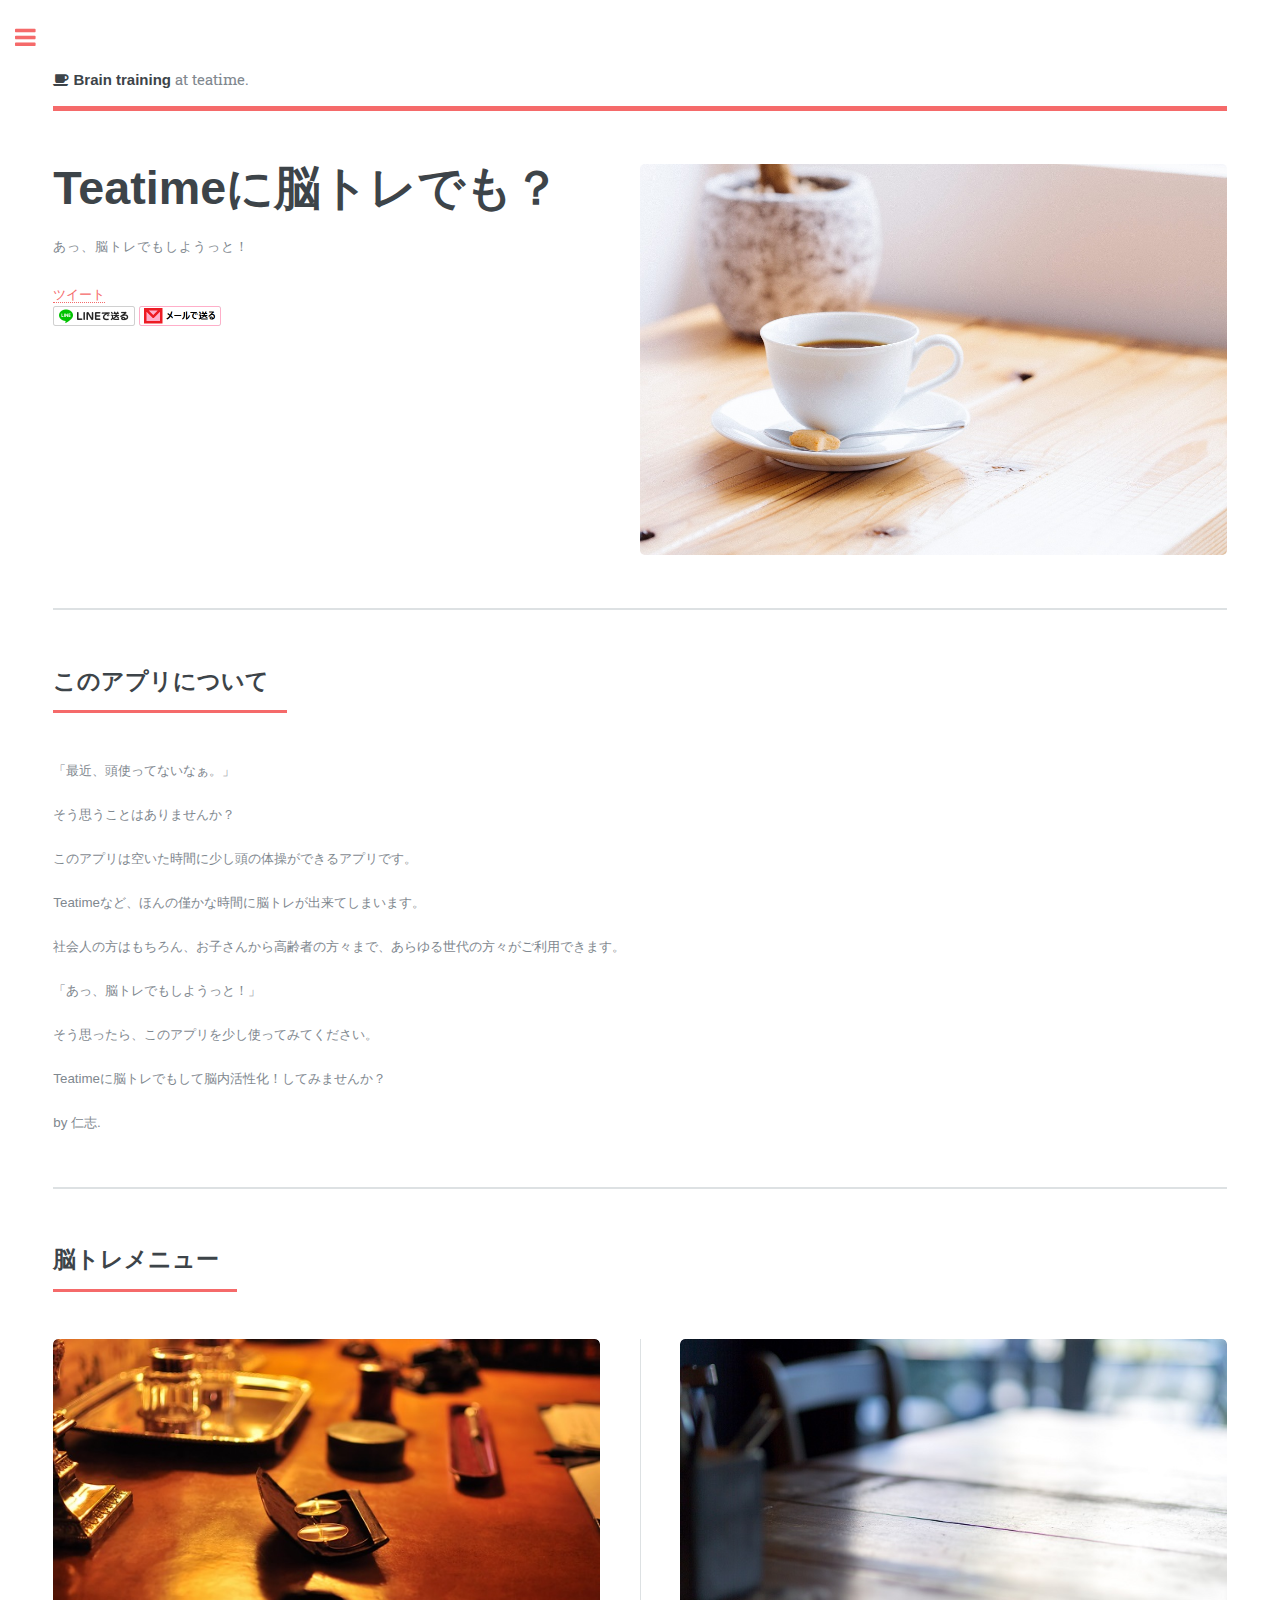
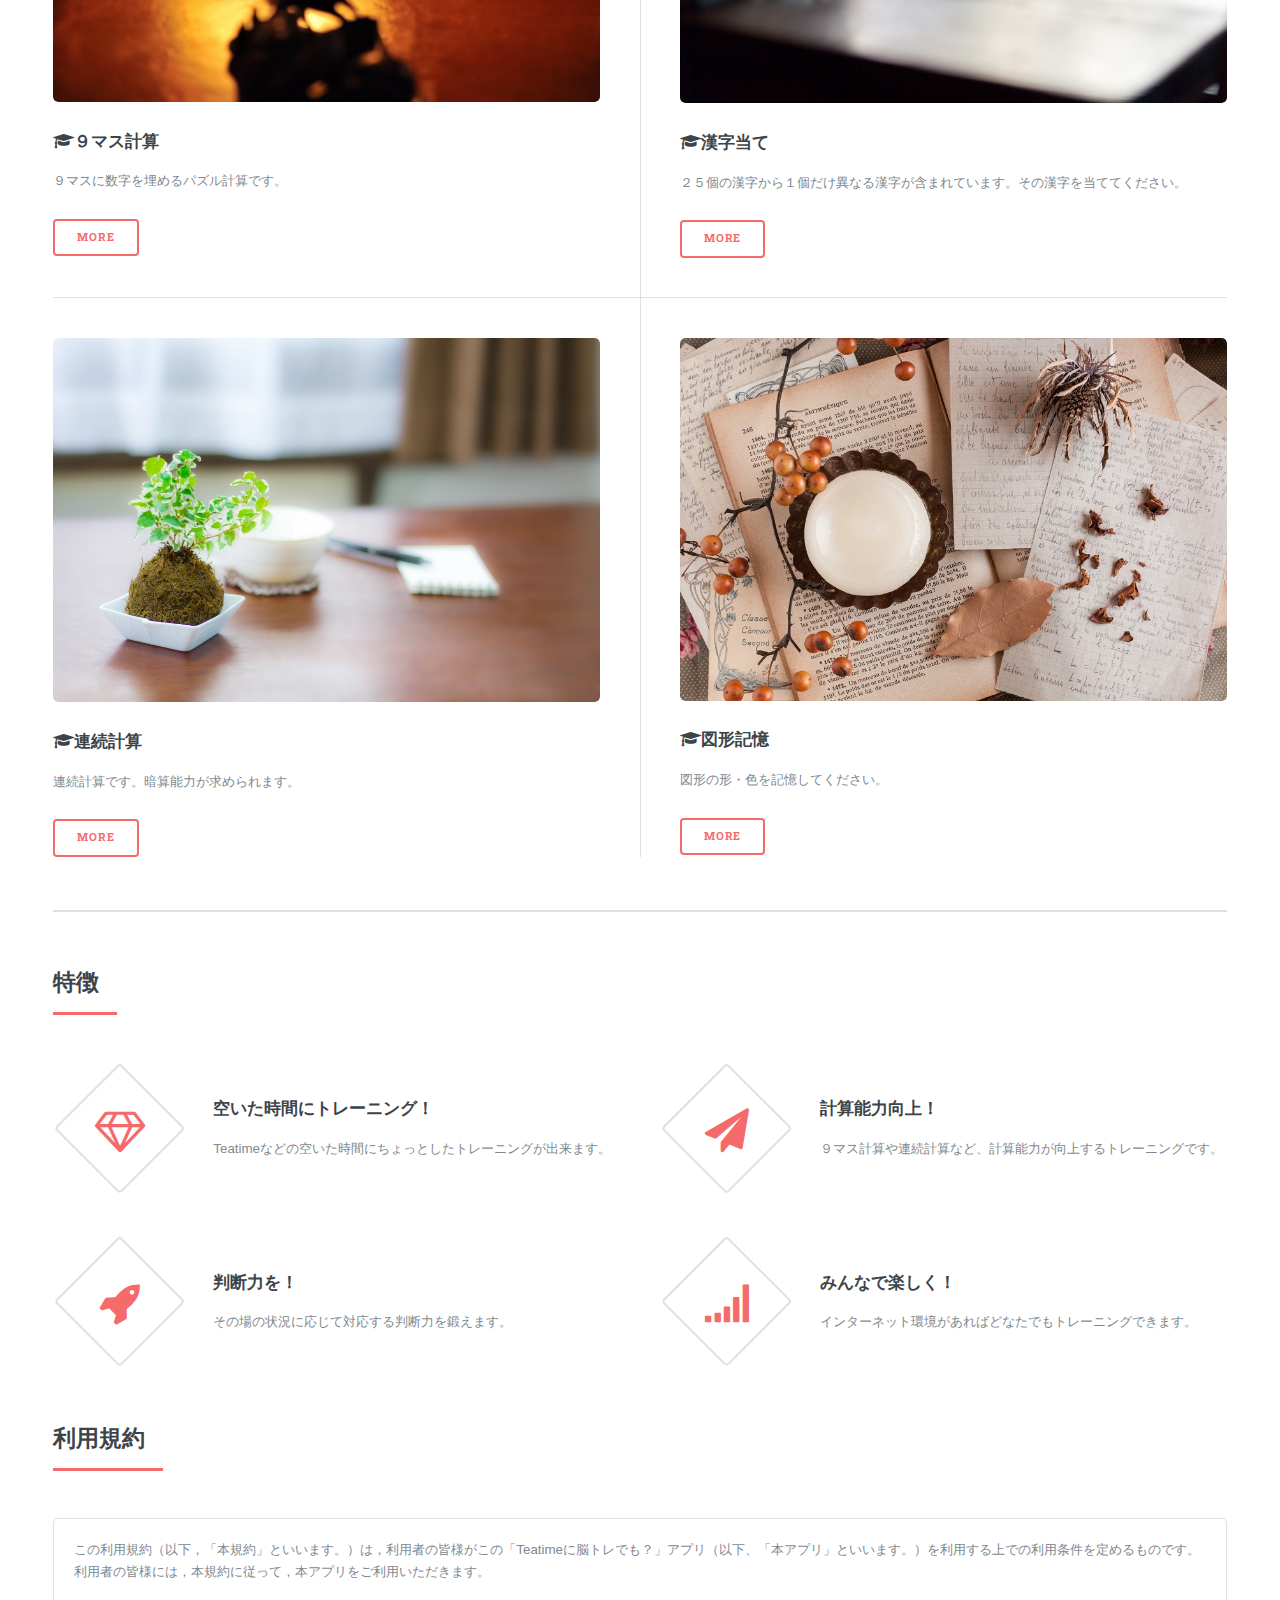
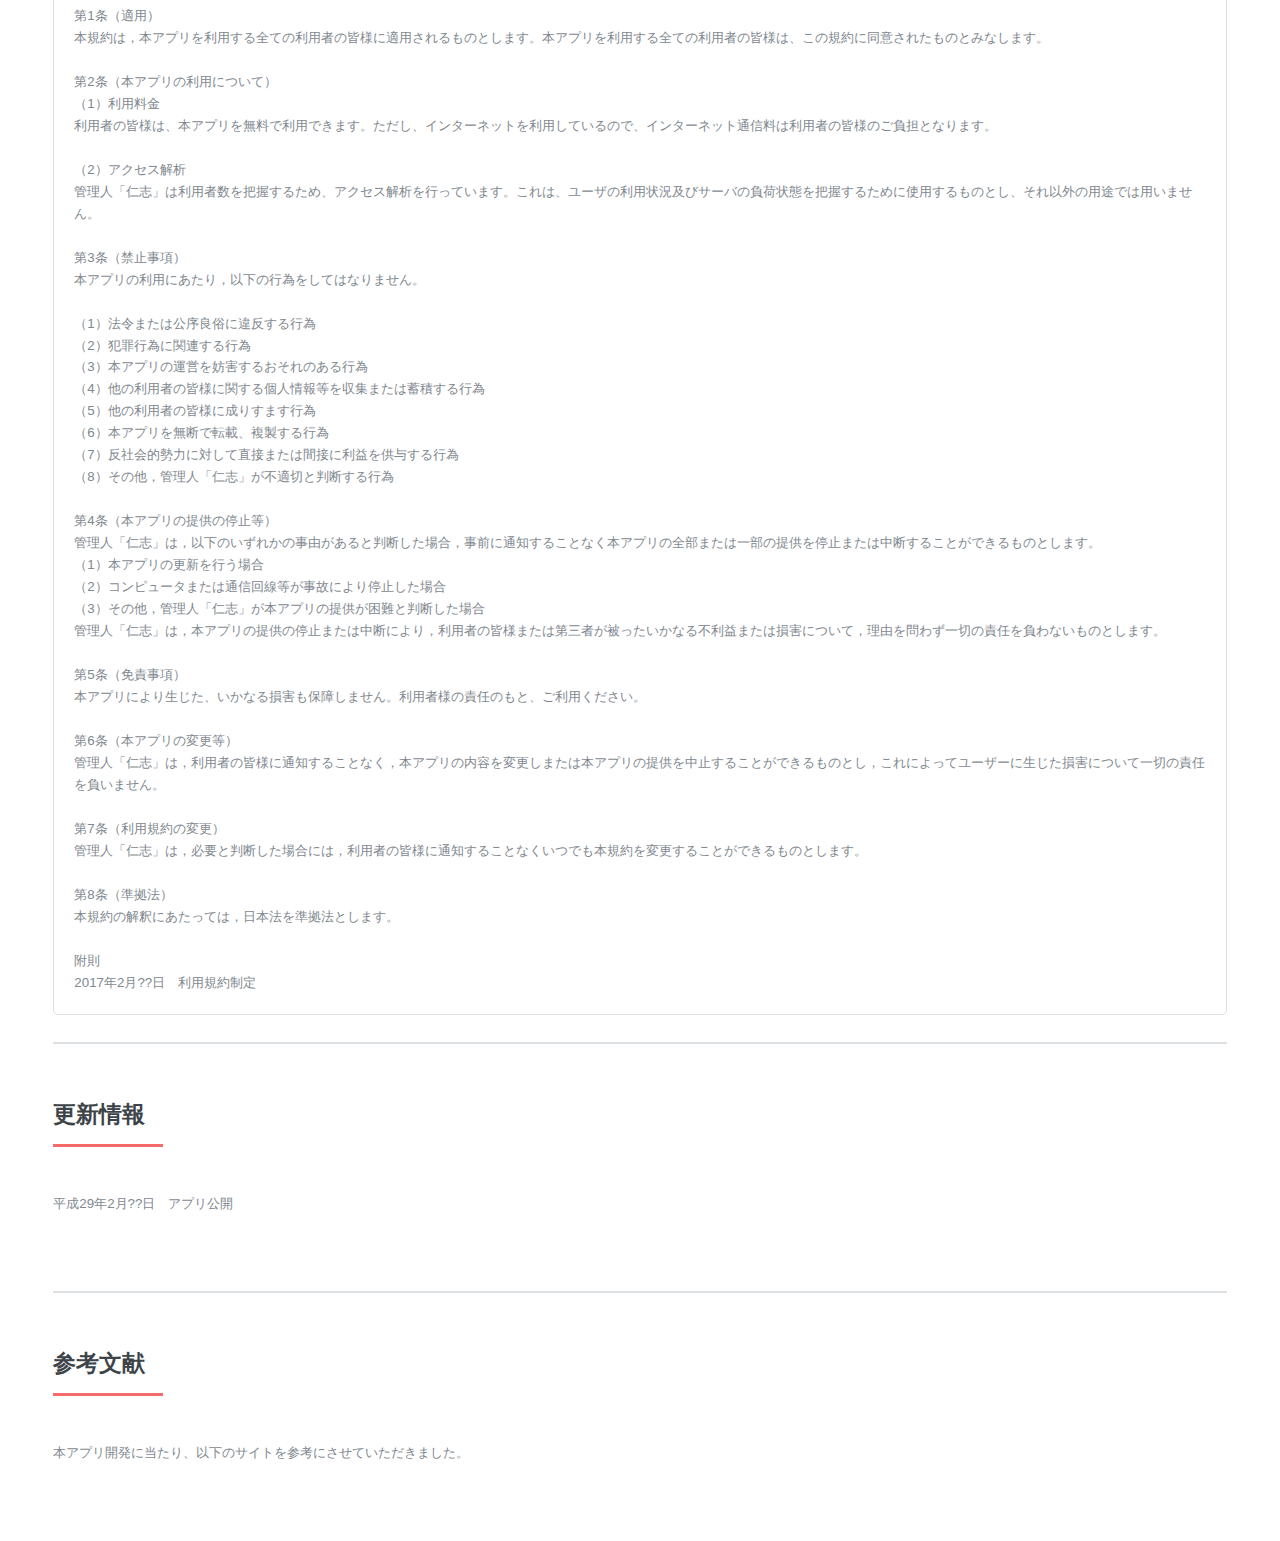
==== docs/index.html @ 9cd91d36 "teatime" ====
<!DOCTYPE HTML>
<!--
	Editorial by HTML5 UP
	html5up.net | @ajlkn
	Free for personal and commercial use under the CCA 3.0 license (html5up.net/license)
-->
<html>
  <head prefix="og: http://ogp.me/ns# fb: http://ogp.me/ns/fb# article: http://ogp.me/ns/article#">
    <meta http-equiv="X-UA-Compatible" content="IE=edge">
    <meta name="description" content="あっ、脳トレでもしようっと！">
	<meta property="og:title" content="ティータイムに脳トレでも？" />
	<meta property="og:type" content="website" />
	<meta property="og:url" content="https://linkevery2s.github.io/teatime51bt/" />
    <meta property="og:image" content="images/apple-touch-icon.png" />
    <meta name="twitter:card" content="summary">
	<meta name="twitter:title" content="ティータイムに脳トレでも？" />
	<meta name="twitter:description" content="あっ、脳トレでもしようっと！" />
	<meta name="twitter:image" content="images/apple-touch-icon.png" />
    <meta name="author" content="">
	<meta name="keywords" content="ティータイムに脳トレでも？, 脳トレ, ティータイム, Teatime">
	<meta charset="UTF-8">
	<meta name="viewport" content="width=device-width,initial-scale=1.0,minimum-scale=1.0,maximum-scale=1.0,user-scalable=no">
    <link rel="apple-touch-icon" href="images/apple-touch-icon.png">

		<title>ティータイムに脳トレでも？</title>
		<!--[if lte IE 8]><script src="assets/js/ie/html5shiv.js"></script><![endif]-->
		<link rel="stylesheet" href="assets/css/main.css" />
		<link rel="stylesheet" href="assets/css/font-awesome.min.css" />
    	<script type="text/javascript"  src="assets/js/top.js"></script>
	</head>
	<body>

		<!-- Wrapper -->
			<div id="wrapper">

				<!-- Main -->
					<div id="main">
						<div class="inner">

							<!-- Header -->
								<header id="header">
									<a href="index.html" class="logo"><strong><i class="fa fa-coffee fa-1x" aria-hidden="true"></i> Brain training</strong> at teatime.</a>
								</header>

							<!-- Banner -->
								<section id="banner">
									<div class="content">
										<header>
											<h1>Teatimeに脳トレでも？</h1>
											<p>あっ、脳トレでもしようっと！</p>
										</header>

		<div class="sns">
<a href="https://twitter.com/share" class="twitter-share-button" data-lang="ja">ツイート</a>
<script>!function(d,s,id){var js,fjs=d.getElementsByTagName(s)[0],p=/^http:/.test(d.location)?'http':'https';if(!d.getElementById(id)){js=d.createElement(s);js.id=id;js.src=p+'://platform.twitter.com/widgets.js';fjs.parentNode.insertBefore(js,fjs);}}(document, 'script', 'twitter-wjs');</script>
		<div class="fb-like" data-href="https://linkevery2s.github.io/teatime51bt/" data-layout="button_count" data-action="like" data-show-faces="true" data-share="true"></div>
		<img src ='images/linebutton.png' width='82px' height='20px' alt="LINEで送る" onclick="line()" class="mlc">
		<img src ="images/mail.png" border ="0" width='82px' height='20px' alt="メールで送る" onclick="mail()" class="mlc">
		</div>


									</div>
									<span class="image object">
										<img src="images/pic01.jpg" alt="" />
									</span>
								</section>

				<section>
									<header class="major" id="appli">
										<h2>このアプリについて</h2>
									</header>
				<p>「最近、頭使ってないなぁ。」<br><br>
				そう思うことはありませんか？<br><br>
				このアプリは空いた時間に少し頭の体操ができるアプリです。<br><br>
				Teatimeなど、ほんの僅かな時間に脳トレが出来てしまいます。<br><br>
				社会人の方はもちろん、お子さんから高齢者の方々まで、あらゆる世代の方々がご利用できます。<br><br>
				「あっ、脳トレでもしようっと！」<br><br>
				そう思ったら、このアプリを少し使ってみてください。<br><br>
				Teatimeに脳トレでもして脳内活性化！してみませんか？<br><br>
				by 仁志.</p>
				</section>
							<!-- Section -->
								<section>
									<header class="major" id="mathmenu">
										<h2>脳トレメニュー</h2>
									</header>
									<div class="posts">
										<article>
											<a href="9mass.html" class="image"><img src="images/pic02.jpg" alt="" /></a>
											<h3><i class="fa fa-graduation-cap" aria-hidden="true"></i>９マス計算</h3>
											<p>９マスに数字を埋めるパズル計算です。</p>
											<ul class="actions">
												<li><a href="9mass.html" class="button">More</a></li>
											</ul>
										</article>
										<article>
											<a href="kanji.html" class="image"><img src="images/pic03.jpg" alt="" /></a>
											<h3><i class="fa fa-graduation-cap" aria-hidden="true"></i>漢字当て</h3>
											<p>２５個の漢字から１個だけ異なる漢字が含まれています。その漢字を当ててください。</p>
											<ul class="actions">
												<li><a href="kanji.html" class="button">More</a></li>
											</ul>
										</article>
										<article>
											<a href="ren.html" class="image"><img src="images/pic04.jpg" alt="" /></a>
											<h3><i class="fa fa-graduation-cap" aria-hidden="true"></i>連続計算</h3>
											<p>連続計算です。暗算能力が求められます。</p>
											<ul class="actions">
												<li><a href="ren.html" class="button">More</a></li>
											</ul>
										</article>
										<article>
											<a href="zukei.html" class="image"><img src="images/pic05.jpg" alt="" /></a>
											<h3><i class="fa fa-graduation-cap" aria-hidden="true"></i>図形記憶</h3>
											<p>図形の形・色を記憶してください。
											</p>
											<ul class="actions">
												<li><a href="zukei.html" class="button">More</a></li>
											</ul>
										</article>
									</div>
								</section>

							<!-- Section -->
								<section>
									<header class="major" id="osusu">
										<h2>特徴</h2>
									</header>
									<div class="features">
										<article>
											<span class="icon fa-diamond"></span>
											<div class="content">
												<h3>空いた時間にトレーニング！</h3>
												<p>Teatimeなどの空いた時間にちょっとしたトレーニングが出来ます。</p>
											</div>
										</article>
										<article>
											<span class="icon fa-paper-plane"></span>
											<div class="content">
												<h3>計算能力向上！</h3>
												<p>９マス計算や連続計算など、計算能力が向上するトレーニングです。</p>
											</div>
										</article>
										<article>
											<span class="icon fa-rocket"></span>
											<div class="content">
												<h3>判断力を！</h3>
												<p>その場の状況に応じて対応する判断力を鍛えます。</p>
											</div>
										</article>
										<article>
											<span class="icon fa-signal"></span>
											<div class="content">
												<h3>みんなで楽しく！</h3>
												<p>インターネット環境があればどなたでもトレーニングできます。</p>
											</div>
										</article>
									</div>
								</section>

												<!-- Box -->
												<header class="major" id="rule">
													<h2>利用規約</h2>
												</header>
													<div class="box">
														<p>
この利用規約（以下，「本規約」といいます。）は，利用者の皆様がこの「Teatimeに脳トレでも？」アプリ（以下、「本アプリ」といいます。）を利用する上での利用条件を定めるものです。利用者の皆様には，本規約に従って，本アプリをご利用いただきます。<br><br>

第1条（適用）<br>

本規約は，本アプリを利用する全ての利用者の皆様に適用されるものとします。本アプリを利用する全ての利用者の皆様は、この規約に同意されたものとみなします。<br><br>

第2条（本アプリの利用について）<br>

（1）利用料金<br>
利用者の皆様は、本アプリを無料で利用できます。ただし、インターネットを利用しているので、インターネット通信料は利用者の皆様のご負担となります。<br><br>

（2）アクセス解析<br>
管理人「仁志」は利用者数を把握するため、アクセス解析を行っています。これは、ユーザの利用状況及びサーバの負荷状態を把握するために使用するものとし、それ以外の用途では用いません。<br><br>

第3条（禁止事項）<br>

本アプリの利用にあたり，以下の行為をしてはなりません。<br><br>

（1）法令または公序良俗に違反する行為<br>
（2）犯罪行為に関連する行為<br>
（3）本アプリの運営を妨害するおそれのある行為<br>
（4）他の利用者の皆様に関する個人情報等を収集または蓄積する行為<br>
（5）他の利用者の皆様に成りすます行為<br>
（6）本アプリを無断で転載、複製する行為<br>
（7）反社会的勢力に対して直接または間接に利益を供与する行為<br>
（8）その他，管理人「仁志」が不適切と判断する行為<br><br>

第4条（本アプリの提供の停止等）<br>

管理人「仁志」は，以下のいずれかの事由があると判断した場合，事前に通知することなく本アプリの全部または一部の提供を停止または中断することができるものとします。<br>

（1）本アプリの更新を行う場合<br>
（2）コンピュータまたは通信回線等が事故により停止した場合<br>
（3）その他，管理人「仁志」が本アプリの提供が困難と判断した場合<br>

管理人「仁志」は，本アプリの提供の停止または中断により，利用者の皆様または第三者が被ったいかなる不利益または損害について，理由を問わず一切の責任を負わないものとします。<br><br>

第5条（免責事項）<br>

本アプリにより生じた、いかなる損害も保障しません。利用者様の責任のもと、ご利用ください。<br><br>

第6条（本アプリの変更等）<br>

管理人「仁志」は，利用者の皆様に通知することなく，本アプリの内容を変更しまたは本アプリの提供を中止することができるものとし，これによってユーザーに生じた損害について一切の責任を負いません。<br><br>

第7条（利用規約の変更）<br>

管理人「仁志」は，必要と判断した場合には，利用者の皆様に通知することなくいつでも本規約を変更することができるものとします。<br><br>

第8条（準拠法）<br>

本規約の解釈にあたっては，日本法を準拠法とします。<br><br>

附則<br>

2017年2月??日　利用規約制定
														</p>
													</div>

				<section>
									<header class="major" id="update">
										<h2>更新情報</h2>
									</header>
				<p>平成29年2月??日　アプリ公開<br><br>

				</p>

				</section>

				<section>
									<header class="major" id="biblio">
										<h2>参考文献</h2>
									</header>
				<p>本アプリ開発に当たり、以下のサイトを参考にさせていただきました。<br><br>

				</p>

				</section>

						</div>
					</div>

				<!-- Sidebar -->
					<div id="sidebar">
						<div class="inner">

							<!-- Menu -->
								<nav id="menu">
									<header class="major">
										<h2>Menu</h2>
									</header>
									<ul>
										<li><a href="index.html">ＨＯＭＥ</a></li>
										<li><a href="index.html#appli">このアプリについて</a></li>
										<li><a href="index.html#mathmenu">脳トレメニュー</a></li>
										<li><a href="index.html#osusu">特徴</a></li>
										<li><a href="index.html#rule">利用規約</a></li>
										<li><a href="index.html#update">更新情報</a></li>
										<li><a href="index.html#biblio">参考文献</a></li>
									</ul>
								</nav>

							<!-- Footer -->
								<footer id="footer">
									<ul class="icons">
										<li><a href="https://twitter.com/hitoshi2s" class="icon fa-twitter"><span class="label">Twitter</span></a></li>
										<li><a href="#" class="icon fa-facebook"><span class="label">Facebook</span></a></li>
										<li><a href="#" class="icon fa-instagram"><span class="label">Instagram</span></a></li>
										<li><a href="http://ameblo.jp/hitoshi51l/" class="icon fa-globe"><span class="label">BLOG</span></a></li>
									</ul>
									<p class="copyright">&copy; 仁志. All rights reserved. Design: <a href="https://html5up.net">HTML5 UP</a>.</p>
								</footer>

						</div>
					</div>

			</div>

		<!-- Scripts -->
			<script src="assets/js/jquery.min.js"></script>
			<script src="assets/js/skel.min.js"></script>
			<script src="assets/js/util.js"></script>
			<!--[if lte IE 8]><script src="assets/js/ie/respond.min.js"></script><![endif]-->
			<script src="assets/js/main.js"></script>

<div id="fb-root"></div>
<script>(function(d, s, id) {
  var js, fjs = d.getElementsByTagName(s)[0];
  if (d.getElementById(id)) return;
  js = d.createElement(s); js.id = id;
  js.src = "//connect.facebook.net/ja_JP/sdk.js#xfbml=1&version=v2.6";
  fjs.parentNode.insertBefore(js, fjs);
}(document, 'script', 'facebook-jssdk'));</script>

	</body>
</html>
---- docs/assets/css/main.css ----
@import url(font-awesome.min.css);
@import url("https://fonts.googleapis.com/css?family=Open+Sans:400,600,400italic,600italic|Roboto+Slab:400,700");

/*
	Editorial by HTML5 UP
	html5up.net | @ajlkn
	Free for personal and commercial use under the CCA 3.0 license (html5up.net/license)
*/

/* Reset */

	html, body, div, span, applet, object, iframe, h1, h2, h3, h4, h5, h6, p, blockquote, pre, a, abbr, acronym, address, big, cite, code, del, dfn, em, img, ins, kbd, q, s, samp, small, strike, strong, sub, sup, tt, var, b, u, i, center, dl, dt, dd, ol, ul, li, fieldset, form, label, legend, table, caption, tbody, tfoot, thead, tr, th, td, article, aside, canvas, details, embed, figure, figcaption, footer, header, hgroup, menu, nav, output, ruby, section, summary, time, mark, audio, video {
		margin: 0;
		padding: 0;
		border: 0;
		font-size: 100%;
		font: inherit;
		vertical-align: baseline;
		font-family: "Hiragino Kaku Gothic OriN","Meiryo",sans-serif;

	}

	article, aside, details, figcaption, figure, footer, header, hgroup, menu, nav, section {
		display: block;
	}

	body {
		line-height: 1;
	}

	ol, ul {
		list-style: none;
	}

	blockquote, q {
		quotes: none;
	}

	blockquote:before, blockquote:after, q:before, q:after {
		content: '';
		content: none;
	}

	table {
		border-collapse: collapse;
		border-spacing: 0;
	}

	body {
		-webkit-text-size-adjust: none;
	}

/* Box Model */

	*, *:before, *:after {
		-moz-box-sizing: border-box;
		-webkit-box-sizing: border-box;
		box-sizing: border-box;
	}

/* Grid */

	.row {
		border-bottom: solid 1px transparent;
		-moz-box-sizing: border-box;
		-webkit-box-sizing: border-box;
		box-sizing: border-box;
	}

	.row > * {
		float: left;
		-moz-box-sizing: border-box;
		-webkit-box-sizing: border-box;
		box-sizing: border-box;
	}

	.row:after, .row:before {
		content: '';
		display: block;
		clear: both;
		height: 0;
	}

	.row.uniform > * > :first-child {
		margin-top: 0;
	}

	.row.uniform > * > :last-child {
		margin-bottom: 0;
	}

	.row.\30 \25 > * {
		padding: 0 0 0 0em;
	}

	.row.\30 \25 {
		margin: 0 0 -1px 0em;
	}

	.row.uniform.\30 \25 > * {
		padding: 0em 0 0 0em;
	}

	.row.uniform.\30 \25 {
		margin: 0em 0 -1px 0em;
	}

	.row > * {
		padding: 0 0 0 1.5em;
	}

	.row {
		margin: 0 0 -1px -1.5em;
	}

	.row.uniform > * {
		padding: 1.5em 0 0 1.5em;
	}

	.row.uniform {
		margin: -1.5em 0 -1px -1.5em;
	}

	.row.\32 00\25 > * {
		padding: 0 0 0 3em;
	}

	.row.\32 00\25 {
		margin: 0 0 -1px -3em;
	}

	.row.uniform.\32 00\25 > * {
		padding: 3em 0 0 3em;
	}

	.row.uniform.\32 00\25 {
		margin: -3em 0 -1px -3em;
	}

	.row.\31 50\25 > * {
		padding: 0 0 0 2.25em;
	}

	.row.\31 50\25 {
		margin: 0 0 -1px -2.25em;
	}

	.row.uniform.\31 50\25 > * {
		padding: 2.25em 0 0 2.25em;
	}

	.row.uniform.\31 50\25 {
		margin: -2.25em 0 -1px -2.25em;
	}

	.row.\35 0\25 > * {
		padding: 0 0 0 0.75em;
	}

	.row.\35 0\25 {
		margin: 0 0 -1px -0.75em;
	}

	.row.uniform.\35 0\25 > * {
		padding: 0.75em 0 0 0.75em;
	}

	.row.uniform.\35 0\25 {
		margin: -0.75em 0 -1px -0.75em;
	}

	.row.\32 5\25 > * {
		padding: 0 0 0 0.375em;
	}

	.row.\32 5\25 {
		margin: 0 0 -1px -0.375em;
	}

	.row.uniform.\32 5\25 > * {
		padding: 0.375em 0 0 0.375em;
	}

	.row.uniform.\32 5\25 {
		margin: -0.375em 0 -1px -0.375em;
	}

	.\31 2u, .\31 2u\24 {
		width: 100%;
		clear: none;
		margin-left: 0;
	}

	.\31 1u, .\31 1u\24 {
		width: 91.6666666667%;
		clear: none;
		margin-left: 0;
	}

	.\31 0u, .\31 0u\24 {
		width: 83.3333333333%;
		clear: none;
		margin-left: 0;
	}

	.\39 u, .\39 u\24 {
		width: 75%;
		clear: none;
		margin-left: 0;
	}

	.\38 u, .\38 u\24 {
		width: 66.6666666667%;
		clear: none;
		margin-left: 0;
	}

	.\37 u, .\37 u\24 {
		width: 58.3333333333%;
		clear: none;
		margin-left: 0;
	}

	.\36 u, .\36 u\24 {
		width: 50%;
		clear: none;
		margin-left: 0;
	}

	.\35 u, .\35 u\24 {
		width: 41.6666666667%;
		clear: none;
		margin-left: 0;
	}

	.\34 u, .\34 u\24 {
		width: 33.3333333333%;
		clear: none;
		margin-left: 0;
	}

	.\33 u, .\33 u\24 {
		width: 25%;
		clear: none;
		margin-left: 0;
	}

	.\32 u, .\32 u\24 {
		width: 16.6666666667%;
		clear: none;
		margin-left: 0;
	}

	.\31 u, .\31 u\24 {
		width: 8.3333333333%;
		clear: none;
		margin-left: 0;
	}

	.\31 2u\24 + *,
	.\31 1u\24 + *,
	.\31 0u\24 + *,
	.\39 u\24 + *,
	.\38 u\24 + *,
	.\37 u\24 + *,
	.\36 u\24 + *,
	.\35 u\24 + *,
	.\34 u\24 + *,
	.\33 u\24 + *,
	.\32 u\24 + *,
	.\31 u\24 + * {
		clear: left;
	}

	.\-11u {
		margin-left: 91.66667%;
	}

	.\-10u {
		margin-left: 83.33333%;
	}

	.\-9u {
		margin-left: 75%;
	}

	.\-8u {
		margin-left: 66.66667%;
	}

	.\-7u {
		margin-left: 58.33333%;
	}

	.\-6u {
		margin-left: 50%;
	}

	.\-5u {
		margin-left: 41.66667%;
	}

	.\-4u {
		margin-left: 33.33333%;
	}

	.\-3u {
		margin-left: 25%;
	}

	.\-2u {
		margin-left: 16.66667%;
	}

	.\-1u {
		margin-left: 8.33333%;
	}

	@media screen and (max-width: 1680px) {

		.row > * {
			padding: 0 0 0 1.5em;
		}

		.row {
			margin: 0 0 -1px -1.5em;
		}

		.row.uniform > * {
			padding: 1.5em 0 0 1.5em;
		}

		.row.uniform {
			margin: -1.5em 0 -1px -1.5em;
		}

		.row.\32 00\25 > * {
			padding: 0 0 0 3em;
		}

		.row.\32 00\25 {
			margin: 0 0 -1px -3em;
		}

		.row.uniform.\32 00\25 > * {
			padding: 3em 0 0 3em;
		}

		.row.uniform.\32 00\25 {
			margin: -3em 0 -1px -3em;
		}

		.row.\31 50\25 > * {
			padding: 0 0 0 2.25em;
		}

		.row.\31 50\25 {
			margin: 0 0 -1px -2.25em;
		}

		.row.uniform.\31 50\25 > * {
			padding: 2.25em 0 0 2.25em;
		}

		.row.uniform.\31 50\25 {
			margin: -2.25em 0 -1px -2.25em;
		}

		.row.\35 0\25 > * {
			padding: 0 0 0 0.75em;
		}

		.row.\35 0\25 {
			margin: 0 0 -1px -0.75em;
		}

		.row.uniform.\35 0\25 > * {
			padding: 0.75em 0 0 0.75em;
		}

		.row.uniform.\35 0\25 {
			margin: -0.75em 0 -1px -0.75em;
		}

		.row.\32 5\25 > * {
			padding: 0 0 0 0.375em;
		}

		.row.\32 5\25 {
			margin: 0 0 -1px -0.375em;
		}

		.row.uniform.\32 5\25 > * {
			padding: 0.375em 0 0 0.375em;
		}

		.row.uniform.\32 5\25 {
			margin: -0.375em 0 -1px -0.375em;
		}

		.\31 2u\28xlarge\29, .\31 2u\24\28xlarge\29 {
			width: 100%;
			clear: none;
			margin-left: 0;
		}

		.\31 1u\28xlarge\29, .\31 1u\24\28xlarge\29 {
			width: 91.6666666667%;
			clear: none;
			margin-left: 0;
		}

		.\31 0u\28xlarge\29, .\31 0u\24\28xlarge\29 {
			width: 83.3333333333%;
			clear: none;
			margin-left: 0;
		}

		.\39 u\28xlarge\29, .\39 u\24\28xlarge\29 {
			width: 75%;
			clear: none;
			margin-left: 0;
		}

		.\38 u\28xlarge\29, .\38 u\24\28xlarge\29 {
			width: 66.6666666667%;
			clear: none;
			margin-left: 0;
		}

		.\37 u\28xlarge\29, .\37 u\24\28xlarge\29 {
			width: 58.3333333333%;
			clear: none;
			margin-left: 0;
		}

		.\36 u\28xlarge\29, .\36 u\24\28xlarge\29 {
			width: 50%;
			clear: none;
			margin-left: 0;
		}

		.\35 u\28xlarge\29, .\35 u\24\28xlarge\29 {
			width: 41.6666666667%;
			clear: none;
			margin-left: 0;
		}

		.\34 u\28xlarge\29, .\34 u\24\28xlarge\29 {
			width: 33.3333333333%;
			clear: none;
			margin-left: 0;
		}

		.\33 u\28xlarge\29, .\33 u\24\28xlarge\29 {
			width: 25%;
			clear: none;
			margin-left: 0;
		}

		.\32 u\28xlarge\29, .\32 u\24\28xlarge\29 {
			width: 16.6666666667%;
			clear: none;
			margin-left: 0;
		}

		.\31 u\28xlarge\29, .\31 u\24\28xlarge\29 {
			width: 8.3333333333%;
			clear: none;
			margin-left: 0;
		}

		.\31 2u\24\28xlarge\29 + *,
		.\31 1u\24\28xlarge\29 + *,
		.\31 0u\24\28xlarge\29 + *,
		.\39 u\24\28xlarge\29 + *,
		.\38 u\24\28xlarge\29 + *,
		.\37 u\24\28xlarge\29 + *,
		.\36 u\24\28xlarge\29 + *,
		.\35 u\24\28xlarge\29 + *,
		.\34 u\24\28xlarge\29 + *,
		.\33 u\24\28xlarge\29 + *,
		.\32 u\24\28xlarge\29 + *,
		.\31 u\24\28xlarge\29 + * {
			clear: left;
		}

		.\-11u\28xlarge\29 {
			margin-left: 91.66667%;
		}

		.\-10u\28xlarge\29 {
			margin-left: 83.33333%;
		}

		.\-9u\28xlarge\29 {
			margin-left: 75%;
		}

		.\-8u\28xlarge\29 {
			margin-left: 66.66667%;
		}

		.\-7u\28xlarge\29 {
			margin-left: 58.33333%;
		}

		.\-6u\28xlarge\29 {
			margin-left: 50%;
		}

		.\-5u\28xlarge\29 {
			margin-left: 41.66667%;
		}

		.\-4u\28xlarge\29 {
			margin-left: 33.33333%;
		}

		.\-3u\28xlarge\29 {
			margin-left: 25%;
		}

		.\-2u\28xlarge\29 {
			margin-left: 16.66667%;
		}

		.\-1u\28xlarge\29 {
			margin-left: 8.33333%;
		}

	}

	@media screen and (max-width: 1280px) {

		.row > * {
			padding: 0 0 0 1.5em;
		}

		.row {
			margin: 0 0 -1px -1.5em;
		}

		.row.uniform > * {
			padding: 1.5em 0 0 1.5em;
		}

		.row.uniform {
			margin: -1.5em 0 -1px -1.5em;
		}

		.row.\32 00\25 > * {
			padding: 0 0 0 3em;
		}

		.row.\32 00\25 {
			margin: 0 0 -1px -3em;
		}

		.row.uniform.\32 00\25 > * {
			padding: 3em 0 0 3em;
		}

		.row.uniform.\32 00\25 {
			margin: -3em 0 -1px -3em;
		}

		.row.\31 50\25 > * {
			padding: 0 0 0 2.25em;
		}

		.row.\31 50\25 {
			margin: 0 0 -1px -2.25em;
		}

		.row.uniform.\31 50\25 > * {
			padding: 2.25em 0 0 2.25em;
		}

		.row.uniform.\31 50\25 {
			margin: -2.25em 0 -1px -2.25em;
		}

		.row.\35 0\25 > * {
			padding: 0 0 0 0.75em;
		}

		.row.\35 0\25 {
			margin: 0 0 -1px -0.75em;
		}

		.row.uniform.\35 0\25 > * {
			padding: 0.75em 0 0 0.75em;
		}

		.row.uniform.\35 0\25 {
			margin: -0.75em 0 -1px -0.75em;
		}

		.row.\32 5\25 > * {
			padding: 0 0 0 0.375em;
		}

		.row.\32 5\25 {
			margin: 0 0 -1px -0.375em;
		}

		.row.uniform.\32 5\25 > * {
			padding: 0.375em 0 0 0.375em;
		}

		.row.uniform.\32 5\25 {
			margin: -0.375em 0 -1px -0.375em;
		}

		.\31 2u\28large\29, .\31 2u\24\28large\29 {
			width: 100%;
			clear: none;
			margin-left: 0;
		}

		.\31 1u\28large\29, .\31 1u\24\28large\29 {
			width: 91.6666666667%;
			clear: none;
			margin-left: 0;
		}

		.\31 0u\28large\29, .\31 0u\24\28large\29 {
			width: 83.3333333333%;
			clear: none;
			margin-left: 0;
		}

		.\39 u\28large\29, .\39 u\24\28large\29 {
			width: 75%;
			clear: none;
			margin-left: 0;
		}

		.\38 u\28large\29, .\38 u\24\28large\29 {
			width: 66.6666666667%;
			clear: none;
			margin-left: 0;
		}

		.\37 u\28large\29, .\37 u\24\28large\29 {
			width: 58.3333333333%;
			clear: none;
			margin-left: 0;
		}

		.\36 u\28large\29, .\36 u\24\28large\29 {
			width: 50%;
			clear: none;
			margin-left: 0;
		}

		.\35 u\28large\29, .\35 u\24\28large\29 {
			width: 41.6666666667%;
			clear: none;
			margin-left: 0;
		}

		.\34 u\28large\29, .\34 u\24\28large\29 {
			width: 33.3333333333%;
			clear: none;
			margin-left: 0;
		}

		.\33 u\28large\29, .\33 u\24\28large\29 {
			width: 25%;
			clear: none;
			margin-left: 0;
		}

		.\32 u\28large\29, .\32 u\24\28large\29 {
			width: 16.6666666667%;
			clear: none;
			margin-left: 0;
		}

		.\31 u\28large\29, .\31 u\24\28large\29 {
			width: 8.3333333333%;
			clear: none;
			margin-left: 0;
		}

		.\31 2u\24\28large\29 + *,
		.\31 1u\24\28large\29 + *,
		.\31 0u\24\28large\29 + *,
		.\39 u\24\28large\29 + *,
		.\38 u\24\28large\29 + *,
		.\37 u\24\28large\29 + *,
		.\36 u\24\28large\29 + *,
		.\35 u\24\28large\29 + *,
		.\34 u\24\28large\29 + *,
		.\33 u\24\28large\29 + *,
		.\32 u\24\28large\29 + *,
		.\31 u\24\28large\29 + * {
			clear: left;
		}

		.\-11u\28large\29 {
			margin-left: 91.66667%;
		}

		.\-10u\28large\29 {
			margin-left: 83.33333%;
		}

		.\-9u\28large\29 {
			margin-left: 75%;
		}

		.\-8u\28large\29 {
			margin-left: 66.66667%;
		}

		.\-7u\28large\29 {
			margin-left: 58.33333%;
		}

		.\-6u\28large\29 {
			margin-left: 50%;
		}

		.\-5u\28large\29 {
			margin-left: 41.66667%;
		}

		.\-4u\28large\29 {
			margin-left: 33.33333%;
		}

		.\-3u\28large\29 {
			margin-left: 25%;
		}

		.\-2u\28large\29 {
			margin-left: 16.66667%;
		}

		.\-1u\28large\29 {
			margin-left: 8.33333%;
		}

	}

	@media screen and (max-width: 980px) {

		.row > * {
			padding: 0 0 0 1.5em;
		}

		.row {
			margin: 0 0 -1px -1.5em;
		}

		.row.uniform > * {
			padding: 1.5em 0 0 1.5em;
		}

		.row.uniform {
			margin: -1.5em 0 -1px -1.5em;
		}

		.row.\32 00\25 > * {
			padding: 0 0 0 3em;
		}

		.row.\32 00\25 {
			margin: 0 0 -1px -3em;
		}

		.row.uniform.\32 00\25 > * {
			padding: 3em 0 0 3em;
		}

		.row.uniform.\32 00\25 {
			margin: -3em 0 -1px -3em;
		}

		.row.\31 50\25 > * {
			padding: 0 0 0 2.25em;
		}

		.row.\31 50\25 {
			margin: 0 0 -1px -2.25em;
		}

		.row.uniform.\31 50\25 > * {
			padding: 2.25em 0 0 2.25em;
		}

		.row.uniform.\31 50\25 {
			margin: -2.25em 0 -1px -2.25em;
		}

		.row.\35 0\25 > * {
			padding: 0 0 0 0.75em;
		}

		.row.\35 0\25 {
			margin: 0 0 -1px -0.75em;
		}

		.row.uniform.\35 0\25 > * {
			padding: 0.75em 0 0 0.75em;
		}

		.row.uniform.\35 0\25 {
			margin: -0.75em 0 -1px -0.75em;
		}

		.row.\32 5\25 > * {
			padding: 0 0 0 0.375em;
		}

		.row.\32 5\25 {
			margin: 0 0 -1px -0.375em;
		}

		.row.uniform.\32 5\25 > * {
			padding: 0.375em 0 0 0.375em;
		}

		.row.uniform.\32 5\25 {
			margin: -0.375em 0 -1px -0.375em;
		}

		.\31 2u\28medium\29, .\31 2u\24\28medium\29 {
			width: 100%;
			clear: none;
			margin-left: 0;
		}

		.\31 1u\28medium\29, .\31 1u\24\28medium\29 {
			width: 91.6666666667%;
			clear: none;
			margin-left: 0;
		}

		.\31 0u\28medium\29, .\31 0u\24\28medium\29 {
			width: 83.3333333333%;
			clear: none;
			margin-left: 0;
		}

		.\39 u\28medium\29, .\39 u\24\28medium\29 {
			width: 75%;
			clear: none;
			margin-left: 0;
		}

		.\38 u\28medium\29, .\38 u\24\28medium\29 {
			width: 66.6666666667%;
			clear: none;
			margin-left: 0;
		}

		.\37 u\28medium\29, .\37 u\24\28medium\29 {
			width: 58.3333333333%;
			clear: none;
			margin-left: 0;
		}

		.\36 u\28medium\29, .\36 u\24\28medium\29 {
			width: 50%;
			clear: none;
			margin-left: 0;
		}

		.\35 u\28medium\29, .\35 u\24\28medium\29 {
			width: 41.6666666667%;
			clear: none;
			margin-left: 0;
		}

		.\34 u\28medium\29, .\34 u\24\28medium\29 {
			width: 33.3333333333%;
			clear: none;
			margin-left: 0;
		}

		.\33 u\28medium\29, .\33 u\24\28medium\29 {
			width: 25%;
			clear: none;
			margin-left: 0;
		}

		.\32 u\28medium\29, .\32 u\24\28medium\29 {
			width: 16.6666666667%;
			clear: none;
			margin-left: 0;
		}

		.\31 u\28medium\29, .\31 u\24\28medium\29 {
			width: 8.3333333333%;
			clear: none;
			margin-left: 0;
		}

		.\31 2u\24\28medium\29 + *,
		.\31 1u\24\28medium\29 + *,
		.\31 0u\24\28medium\29 + *,
		.\39 u\24\28medium\29 + *,
		.\38 u\24\28medium\29 + *,
		.\37 u\24\28medium\29 + *,
		.\36 u\24\28medium\29 + *,
		.\35 u\24\28medium\29 + *,
		.\34 u\24\28medium\29 + *,
		.\33 u\24\28medium\29 + *,
		.\32 u\24\28medium\29 + *,
		.\31 u\24\28medium\29 + * {
			clear: left;
		}

		.\-11u\28medium\29 {
			margin-left: 91.66667%;
		}

		.\-10u\28medium\29 {
			margin-left: 83.33333%;
		}

		.\-9u\28medium\29 {
			margin-left: 75%;
		}

		.\-8u\28medium\29 {
			margin-left: 66.66667%;
		}

		.\-7u\28medium\29 {
			margin-left: 58.33333%;
		}

		.\-6u\28medium\29 {
			margin-left: 50%;
		}

		.\-5u\28medium\29 {
			margin-left: 41.66667%;
		}

		.\-4u\28medium\29 {
			margin-left: 33.33333%;
		}

		.\-3u\28medium\29 {
			margin-left: 25%;
		}

		.\-2u\28medium\29 {
			margin-left: 16.66667%;
		}

		.\-1u\28medium\29 {
			margin-left: 8.33333%;
		}

	}

	@media screen and (max-width: 736px) {

		.row > * {
			padding: 0 0 0 1.5em;
		}

		.row {
			margin: 0 0 -1px -1.5em;
		}

		.row.uniform > * {
			padding: 1.5em 0 0 1.5em;
		}

		.row.uniform {
			margin: -1.5em 0 -1px -1.5em;
		}

		.row.\32 00\25 > * {
			padding: 0 0 0 3em;
		}

		.row.\32 00\25 {
			margin: 0 0 -1px -3em;
		}

		.row.uniform.\32 00\25 > * {
			padding: 3em 0 0 3em;
		}

		.row.uniform.\32 00\25 {
			margin: -3em 0 -1px -3em;
		}

		.row.\31 50\25 > * {
			padding: 0 0 0 2.25em;
		}

		.row.\31 50\25 {
			margin: 0 0 -1px -2.25em;
		}

		.row.uniform.\31 50\25 > * {
			padding: 2.25em 0 0 2.25em;
		}

		.row.uniform.\31 50\25 {
			margin: -2.25em 0 -1px -2.25em;
		}

		.row.\35 0\25 > * {
			padding: 0 0 0 0.75em;
		}

		.row.\35 0\25 {
			margin: 0 0 -1px -0.75em;
		}

		.row.uniform.\35 0\25 > * {
			padding: 0.75em 0 0 0.75em;
		}

		.row.uniform.\35 0\25 {
			margin: -0.75em 0 -1px -0.75em;
		}

		.row.\32 5\25 > * {
			padding: 0 0 0 0.375em;
		}

		.row.\32 5\25 {
			margin: 0 0 -1px -0.375em;
		}

		.row.uniform.\32 5\25 > * {
			padding: 0.375em 0 0 0.375em;
		}

		.row.uniform.\32 5\25 {
			margin: -0.375em 0 -1px -0.375em;
		}

		.\31 2u\28small\29, .\31 2u\24\28small\29 {
			width: 100%;
			clear: none;
			margin-left: 0;
		}

		.\31 1u\28small\29, .\31 1u\24\28small\29 {
			width: 91.6666666667%;
			clear: none;
			margin-left: 0;
		}

		.\31 0u\28small\29, .\31 0u\24\28small\29 {
			width: 83.3333333333%;
			clear: none;
			margin-left: 0;
		}

		.\39 u\28small\29, .\39 u\24\28small\29 {
			width: 75%;
			clear: none;
			margin-left: 0;
		}

		.\38 u\28small\29, .\38 u\24\28small\29 {
			width: 66.6666666667%;
			clear: none;
			margin-left: 0;
		}

		.\37 u\28small\29, .\37 u\24\28small\29 {
			width: 58.3333333333%;
			clear: none;
			margin-left: 0;
		}

		.\36 u\28small\29, .\36 u\24\28small\29 {
			width: 50%;
			clear: none;
			margin-left: 0;
		}

		.\35 u\28small\29, .\35 u\24\28small\29 {
			width: 41.6666666667%;
			clear: none;
			margin-left: 0;
		}

		.\34 u\28small\29, .\34 u\24\28small\29 {
			width: 33.3333333333%;
			clear: none;
			margin-left: 0;
		}

		.\33 u\28small\29, .\33 u\24\28small\29 {
			width: 25%;
			clear: none;
			margin-left: 0;
		}

		.\32 u\28small\29, .\32 u\24\28small\29 {
			width: 16.6666666667%;
			clear: none;
			margin-left: 0;
		}

		.\31 u\28small\29, .\31 u\24\28small\29 {
			width: 8.3333333333%;
			clear: none;
			margin-left: 0;
		}

		.\31 2u\24\28small\29 + *,
		.\31 1u\24\28small\29 + *,
		.\31 0u\24\28small\29 + *,
		.\39 u\24\28small\29 + *,
		.\38 u\24\28small\29 + *,
		.\37 u\24\28small\29 + *,
		.\36 u\24\28small\29 + *,
		.\35 u\24\28small\29 + *,
		.\34 u\24\28small\29 + *,
		.\33 u\24\28small\29 + *,
		.\32 u\24\28small\29 + *,
		.\31 u\24\28small\29 + * {
			clear: left;
		}

		.\-11u\28small\29 {
			margin-left: 91.66667%;
		}

		.\-10u\28small\29 {
			margin-left: 83.33333%;
		}

		.\-9u\28small\29 {
			margin-left: 75%;
		}

		.\-8u\28small\29 {
			margin-left: 66.66667%;
		}

		.\-7u\28small\29 {
			margin-left: 58.33333%;
		}

		.\-6u\28small\29 {
			margin-left: 50%;
		}

		.\-5u\28small\29 {
			margin-left: 41.66667%;
		}

		.\-4u\28small\29 {
			margin-left: 33.33333%;
		}

		.\-3u\28small\29 {
			margin-left: 25%;
		}

		.\-2u\28small\29 {
			margin-left: 16.66667%;
		}

		.\-1u\28small\29 {
			margin-left: 8.33333%;
		}

	}

	@media screen and (max-width: 480px) {

		.row > * {
			padding: 0 0 0 1.5em;
		}

		.row {
			margin: 0 0 -1px -1.5em;
		}

		.row.uniform > * {
			padding: 1.5em 0 0 1.5em;
		}

		.row.uniform {
			margin: -1.5em 0 -1px -1.5em;
		}

		.row.\32 00\25 > * {
			padding: 0 0 0 3em;
		}

		.row.\32 00\25 {
			margin: 0 0 -1px -3em;
		}

		.row.uniform.\32 00\25 > * {
			padding: 3em 0 0 3em;
		}

		.row.uniform.\32 00\25 {
			margin: -3em 0 -1px -3em;
		}

		.row.\31 50\25 > * {
			padding: 0 0 0 2.25em;
		}

		.row.\31 50\25 {
			margin: 0 0 -1px -2.25em;
		}

		.row.uniform.\31 50\25 > * {
			padding: 2.25em 0 0 2.25em;
		}

		.row.uniform.\31 50\25 {
			margin: -2.25em 0 -1px -2.25em;
		}

		.row.\35 0\25 > * {
			padding: 0 0 0 0.75em;
		}

		.row.\35 0\25 {
			margin: 0 0 -1px -0.75em;
		}

		.row.uniform.\35 0\25 > * {
			padding: 0.75em 0 0 0.75em;
		}

		.row.uniform.\35 0\25 {
			margin: -0.75em 0 -1px -0.75em;
		}

		.row.\32 5\25 > * {
			padding: 0 0 0 0.375em;
		}

		.row.\32 5\25 {
			margin: 0 0 -1px -0.375em;
		}

		.row.uniform.\32 5\25 > * {
			padding: 0.375em 0 0 0.375em;
		}

		.row.uniform.\32 5\25 {
			margin: -0.375em 0 -1px -0.375em;
		}

		.\31 2u\28xsmall\29, .\31 2u\24\28xsmall\29 {
			width: 100%;
			clear: none;
			margin-left: 0;
		}

		.\31 1u\28xsmall\29, .\31 1u\24\28xsmall\29 {
			width: 91.6666666667%;
			clear: none;
			margin-left: 0;
		}

		.\31 0u\28xsmall\29, .\31 0u\24\28xsmall\29 {
			width: 83.3333333333%;
			clear: none;
			margin-left: 0;
		}

		.\39 u\28xsmall\29, .\39 u\24\28xsmall\29 {
			width: 75%;
			clear: none;
			margin-left: 0;
		}

		.\38 u\28xsmall\29, .\38 u\24\28xsmall\29 {
			width: 66.6666666667%;
			clear: none;
			margin-left: 0;
		}

		.\37 u\28xsmall\29, .\37 u\24\28xsmall\29 {
			width: 58.3333333333%;
			clear: none;
			margin-left: 0;
		}

		.\36 u\28xsmall\29, .\36 u\24\28xsmall\29 {
			width: 50%;
			clear: none;
			margin-left: 0;
		}

		.\35 u\28xsmall\29, .\35 u\24\28xsmall\29 {
			width: 41.6666666667%;
			clear: none;
			margin-left: 0;
		}

		.\34 u\28xsmall\29, .\34 u\24\28xsmall\29 {
			width: 33.3333333333%;
			clear: none;
			margin-left: 0;
		}

		.\33 u\28xsmall\29, .\33 u\24\28xsmall\29 {
			width: 25%;
			clear: none;
			margin-left: 0;
		}

		.\32 u\28xsmall\29, .\32 u\24\28xsmall\29 {
			width: 16.6666666667%;
			clear: none;
			margin-left: 0;
		}

		.\31 u\28xsmall\29, .\31 u\24\28xsmall\29 {
			width: 8.3333333333%;
			clear: none;
			margin-left: 0;
		}

		.\31 2u\24\28xsmall\29 + *,
		.\31 1u\24\28xsmall\29 + *,
		.\31 0u\24\28xsmall\29 + *,
		.\39 u\24\28xsmall\29 + *,
		.\38 u\24\28xsmall\29 + *,
		.\37 u\24\28xsmall\29 + *,
		.\36 u\24\28xsmall\29 + *,
		.\35 u\24\28xsmall\29 + *,
		.\34 u\24\28xsmall\29 + *,
		.\33 u\24\28xsmall\29 + *,
		.\32 u\24\28xsmall\29 + *,
		.\31 u\24\28xsmall\29 + * {
			clear: left;
		}

		.\-11u\28xsmall\29 {
			margin-left: 91.66667%;
		}

		.\-10u\28xsmall\29 {
			margin-left: 83.33333%;
		}

		.\-9u\28xsmall\29 {
			margin-left: 75%;
		}

		.\-8u\28xsmall\29 {
			margin-left: 66.66667%;
		}

		.\-7u\28xsmall\29 {
			margin-left: 58.33333%;
		}

		.\-6u\28xsmall\29 {
			margin-left: 50%;
		}

		.\-5u\28xsmall\29 {
			margin-left: 41.66667%;
		}

		.\-4u\28xsmall\29 {
			margin-left: 33.33333%;
		}

		.\-3u\28xsmall\29 {
			margin-left: 25%;
		}

		.\-2u\28xsmall\29 {
			margin-left: 16.66667%;
		}

		.\-1u\28xsmall\29 {
			margin-left: 8.33333%;
		}

	}

	@media screen and (max-width: 360px) {

		.row > * {
			padding: 0 0 0 1.5em;
		}

		.row {
			margin: 0 0 -1px -1.5em;
		}

		.row.uniform > * {
			padding: 1.5em 0 0 1.5em;
		}

		.row.uniform {
			margin: -1.5em 0 -1px -1.5em;
		}

		.row.\32 00\25 > * {
			padding: 0 0 0 3em;
		}

		.row.\32 00\25 {
			margin: 0 0 -1px -3em;
		}

		.row.uniform.\32 00\25 > * {
			padding: 3em 0 0 3em;
		}

		.row.uniform.\32 00\25 {
			margin: -3em 0 -1px -3em;
		}

		.row.\31 50\25 > * {
			padding: 0 0 0 2.25em;
		}

		.row.\31 50\25 {
			margin: 0 0 -1px -2.25em;
		}

		.row.uniform.\31 50\25 > * {
			padding: 2.25em 0 0 2.25em;
		}

		.row.uniform.\31 50\25 {
			margin: -2.25em 0 -1px -2.25em;
		}

		.row.\35 0\25 > * {
			padding: 0 0 0 0.75em;
		}

		.row.\35 0\25 {
			margin: 0 0 -1px -0.75em;
		}

		.row.uniform.\35 0\25 > * {
			padding: 0.75em 0 0 0.75em;
		}

		.row.uniform.\35 0\25 {
			margin: -0.75em 0 -1px -0.75em;
		}

		.row.\32 5\25 > * {
			padding: 0 0 0 0.375em;
		}

		.row.\32 5\25 {
			margin: 0 0 -1px -0.375em;
		}

		.row.uniform.\32 5\25 > * {
			padding: 0.375em 0 0 0.375em;
		}

		.row.uniform.\32 5\25 {
			margin: -0.375em 0 -1px -0.375em;
		}

		.\31 2u\28xxsmall\29, .\31 2u\24\28xxsmall\29 {
			width: 100%;
			clear: none;
			margin-left: 0;
		}

		.\31 1u\28xxsmall\29, .\31 1u\24\28xxsmall\29 {
			width: 91.6666666667%;
			clear: none;
			margin-left: 0;
		}

		.\31 0u\28xxsmall\29, .\31 0u\24\28xxsmall\29 {
			width: 83.3333333333%;
			clear: none;
			margin-left: 0;
		}

		.\39 u\28xxsmall\29, .\39 u\24\28xxsmall\29 {
			width: 75%;
			clear: none;
			margin-left: 0;
		}

		.\38 u\28xxsmall\29, .\38 u\24\28xxsmall\29 {
			width: 66.6666666667%;
			clear: none;
			margin-left: 0;
		}

		.\37 u\28xxsmall\29, .\37 u\24\28xxsmall\29 {
			width: 58.3333333333%;
			clear: none;
			margin-left: 0;
		}

		.\36 u\28xxsmall\29, .\36 u\24\28xxsmall\29 {
			width: 50%;
			clear: none;
			margin-left: 0;
		}

		.\35 u\28xxsmall\29, .\35 u\24\28xxsmall\29 {
			width: 41.6666666667%;
			clear: none;
			margin-left: 0;
		}

		.\34 u\28xxsmall\29, .\34 u\24\28xxsmall\29 {
			width: 33.3333333333%;
			clear: none;
			margin-left: 0;
		}

		.\33 u\28xxsmall\29, .\33 u\24\28xxsmall\29 {
			width: 25%;
			clear: none;
			margin-left: 0;
		}

		.\32 u\28xxsmall\29, .\32 u\24\28xxsmall\29 {
			width: 16.6666666667%;
			clear: none;
			margin-left: 0;
		}

		.\31 u\28xxsmall\29, .\31 u\24\28xxsmall\29 {
			width: 8.3333333333%;
			clear: none;
			margin-left: 0;
		}

		.\31 2u\24\28xxsmall\29 + *,
		.\31 1u\24\28xxsmall\29 + *,
		.\31 0u\24\28xxsmall\29 + *,
		.\39 u\24\28xxsmall\29 + *,
		.\38 u\24\28xxsmall\29 + *,
		.\37 u\24\28xxsmall\29 + *,
		.\36 u\24\28xxsmall\29 + *,
		.\35 u\24\28xxsmall\29 + *,
		.\34 u\24\28xxsmall\29 + *,
		.\33 u\24\28xxsmall\29 + *,
		.\32 u\24\28xxsmall\29 + *,
		.\31 u\24\28xxsmall\29 + * {
			clear: left;
		}

		.\-11u\28xxsmall\29 {
			margin-left: 91.66667%;
		}

		.\-10u\28xxsmall\29 {
			margin-left: 83.33333%;
		}

		.\-9u\28xxsmall\29 {
			margin-left: 75%;
		}

		.\-8u\28xxsmall\29 {
			margin-left: 66.66667%;
		}

		.\-7u\28xxsmall\29 {
			margin-left: 58.33333%;
		}

		.\-6u\28xxsmall\29 {
			margin-left: 50%;
		}

		.\-5u\28xxsmall\29 {
			margin-left: 41.66667%;
		}

		.\-4u\28xxsmall\29 {
			margin-left: 33.33333%;
		}

		.\-3u\28xxsmall\29 {
			margin-left: 25%;
		}

		.\-2u\28xxsmall\29 {
			margin-left: 16.66667%;
		}

		.\-1u\28xxsmall\29 {
			margin-left: 8.33333%;
		}

	}

	@media screen and (min-width: 1681px) {

		.row > * {
			padding: 0 0 0 1.5em;
		}

		.row {
			margin: 0 0 -1px -1.5em;
		}

		.row.uniform > * {
			padding: 1.5em 0 0 1.5em;
		}

		.row.uniform {
			margin: -1.5em 0 -1px -1.5em;
		}

		.row.\32 00\25 > * {
			padding: 0 0 0 3em;
		}

		.row.\32 00\25 {
			margin: 0 0 -1px -3em;
		}

		.row.uniform.\32 00\25 > * {
			padding: 3em 0 0 3em;
		}

		.row.uniform.\32 00\25 {
			margin: -3em 0 -1px -3em;
		}

		.row.\31 50\25 > * {
			padding: 0 0 0 2.25em;
		}

		.row.\31 50\25 {
			margin: 0 0 -1px -2.25em;
		}

		.row.uniform.\31 50\25 > * {
			padding: 2.25em 0 0 2.25em;
		}

		.row.uniform.\31 50\25 {
			margin: -2.25em 0 -1px -2.25em;
		}

		.row.\35 0\25 > * {
			padding: 0 0 0 0.75em;
		}

		.row.\35 0\25 {
			margin: 0 0 -1px -0.75em;
		}

		.row.uniform.\35 0\25 > * {
			padding: 0.75em 0 0 0.75em;
		}

		.row.uniform.\35 0\25 {
			margin: -0.75em 0 -1px -0.75em;
		}

		.row.\32 5\25 > * {
			padding: 0 0 0 0.375em;
		}

		.row.\32 5\25 {
			margin: 0 0 -1px -0.375em;
		}

		.row.uniform.\32 5\25 > * {
			padding: 0.375em 0 0 0.375em;
		}

		.row.uniform.\32 5\25 {
			margin: -0.375em 0 -1px -0.375em;
		}

		.\31 2u\28xlarge-to-max\29, .\31 2u\24\28xlarge-to-max\29 {
			width: 100%;
			clear: none;
			margin-left: 0;
		}

		.\31 1u\28xlarge-to-max\29, .\31 1u\24\28xlarge-to-max\29 {
			width: 91.6666666667%;
			clear: none;
			margin-left: 0;
		}

		.\31 0u\28xlarge-to-max\29, .\31 0u\24\28xlarge-to-max\29 {
			width: 83.3333333333%;
			clear: none;
			margin-left: 0;
		}

		.\39 u\28xlarge-to-max\29, .\39 u\24\28xlarge-to-max\29 {
			width: 75%;
			clear: none;
			margin-left: 0;
		}

		.\38 u\28xlarge-to-max\29, .\38 u\24\28xlarge-to-max\29 {
			width: 66.6666666667%;
			clear: none;
			margin-left: 0;
		}

		.\37 u\28xlarge-to-max\29, .\37 u\24\28xlarge-to-max\29 {
			width: 58.3333333333%;
			clear: none;
			margin-left: 0;
		}

		.\36 u\28xlarge-to-max\29, .\36 u\24\28xlarge-to-max\29 {
			width: 50%;
			clear: none;
			margin-left: 0;
		}

		.\35 u\28xlarge-to-max\29, .\35 u\24\28xlarge-to-max\29 {
			width: 41.6666666667%;
			clear: none;
			margin-left: 0;
		}

		.\34 u\28xlarge-to-max\29, .\34 u\24\28xlarge-to-max\29 {
			width: 33.3333333333%;
			clear: none;
			margin-left: 0;
		}

		.\33 u\28xlarge-to-max\29, .\33 u\24\28xlarge-to-max\29 {
			width: 25%;
			clear: none;
			margin-left: 0;
		}

		.\32 u\28xlarge-to-max\29, .\32 u\24\28xlarge-to-max\29 {
			width: 16.6666666667%;
			clear: none;
			margin-left: 0;
		}

		.\31 u\28xlarge-to-max\29, .\31 u\24\28xlarge-to-max\29 {
			width: 8.3333333333%;
			clear: none;
			margin-left: 0;
		}

		.\31 2u\24\28xlarge-to-max\29 + *,
		.\31 1u\24\28xlarge-to-max\29 + *,
		.\31 0u\24\28xlarge-to-max\29 + *,
		.\39 u\24\28xlarge-to-max\29 + *,
		.\38 u\24\28xlarge-to-max\29 + *,
		.\37 u\24\28xlarge-to-max\29 + *,
		.\36 u\24\28xlarge-to-max\29 + *,
		.\35 u\24\28xlarge-to-max\29 + *,
		.\34 u\24\28xlarge-to-max\29 + *,
		.\33 u\24\28xlarge-to-max\29 + *,
		.\32 u\24\28xlarge-to-max\29 + *,
		.\31 u\24\28xlarge-to-max\29 + * {
			clear: left;
		}

		.\-11u\28xlarge-to-max\29 {
			margin-left: 91.66667%;
		}

		.\-10u\28xlarge-to-max\29 {
			margin-left: 83.33333%;
		}

		.\-9u\28xlarge-to-max\29 {
			margin-left: 75%;
		}

		.\-8u\28xlarge-to-max\29 {
			margin-left: 66.66667%;
		}

		.\-7u\28xlarge-to-max\29 {
			margin-left: 58.33333%;
		}

		.\-6u\28xlarge-to-max\29 {
			margin-left: 50%;
		}

		.\-5u\28xlarge-to-max\29 {
			margin-left: 41.66667%;
		}

		.\-4u\28xlarge-to-max\29 {
			margin-left: 33.33333%;
		}

		.\-3u\28xlarge-to-max\29 {
			margin-left: 25%;
		}

		.\-2u\28xlarge-to-max\29 {
			margin-left: 16.66667%;
		}

		.\-1u\28xlarge-to-max\29 {
			margin-left: 8.33333%;
		}

	}

	@media screen and (min-width: 481px) and (max-width: 1680px) {

		.row > * {
			padding: 0 0 0 1.5em;
		}

		.row {
			margin: 0 0 -1px -1.5em;
		}

		.row.uniform > * {
			padding: 1.5em 0 0 1.5em;
		}

		.row.uniform {
			margin: -1.5em 0 -1px -1.5em;
		}

		.row.\32 00\25 > * {
			padding: 0 0 0 3em;
		}

		.row.\32 00\25 {
			margin: 0 0 -1px -3em;
		}

		.row.uniform.\32 00\25 > * {
			padding: 3em 0 0 3em;
		}

		.row.uniform.\32 00\25 {
			margin: -3em 0 -1px -3em;
		}

		.row.\31 50\25 > * {
			padding: 0 0 0 2.25em;
		}

		.row.\31 50\25 {
			margin: 0 0 -1px -2.25em;
		}

		.row.uniform.\31 50\25 > * {
			padding: 2.25em 0 0 2.25em;
		}

		.row.uniform.\31 50\25 {
			margin: -2.25em 0 -1px -2.25em;
		}

		.row.\35 0\25 > * {
			padding: 0 0 0 0.75em;
		}

		.row.\35 0\25 {
			margin: 0 0 -1px -0.75em;
		}

		.row.uniform.\35 0\25 > * {
			padding: 0.75em 0 0 0.75em;
		}

		.row.uniform.\35 0\25 {
			margin: -0.75em 0 -1px -0.75em;
		}

		.row.\32 5\25 > * {
			padding: 0 0 0 0.375em;
		}

		.row.\32 5\25 {
			margin: 0 0 -1px -0.375em;
		}

		.row.uniform.\32 5\25 > * {
			padding: 0.375em 0 0 0.375em;
		}

		.row.uniform.\32 5\25 {
			margin: -0.375em 0 -1px -0.375em;
		}

		.\31 2u\28small-to-xlarge\29, .\31 2u\24\28small-to-xlarge\29 {
			width: 100%;
			clear: none;
			margin-left: 0;
		}

		.\31 1u\28small-to-xlarge\29, .\31 1u\24\28small-to-xlarge\29 {
			width: 91.6666666667%;
			clear: none;
			margin-left: 0;
		}

		.\31 0u\28small-to-xlarge\29, .\31 0u\24\28small-to-xlarge\29 {
			width: 83.3333333333%;
			clear: none;
			margin-left: 0;
		}

		.\39 u\28small-to-xlarge\29, .\39 u\24\28small-to-xlarge\29 {
			width: 75%;
			clear: none;
			margin-left: 0;
		}

		.\38 u\28small-to-xlarge\29, .\38 u\24\28small-to-xlarge\29 {
			width: 66.6666666667%;
			clear: none;
			margin-left: 0;
		}

		.\37 u\28small-to-xlarge\29, .\37 u\24\28small-to-xlarge\29 {
			width: 58.3333333333%;
			clear: none;
			margin-left: 0;
		}

		.\36 u\28small-to-xlarge\29, .\36 u\24\28small-to-xlarge\29 {
			width: 50%;
			clear: none;
			margin-left: 0;
		}

		.\35 u\28small-to-xlarge\29, .\35 u\24\28small-to-xlarge\29 {
			width: 41.6666666667%;
			clear: none;
			margin-left: 0;
		}

		.\34 u\28small-to-xlarge\29, .\34 u\24\28small-to-xlarge\29 {
			width: 33.3333333333%;
			clear: none;
			margin-left: 0;
		}

		.\33 u\28small-to-xlarge\29, .\33 u\24\28small-to-xlarge\29 {
			width: 25%;
			clear: none;
			margin-left: 0;
		}

		.\32 u\28small-to-xlarge\29, .\32 u\24\28small-to-xlarge\29 {
			width: 16.6666666667%;
			clear: none;
			margin-left: 0;
		}

		.\31 u\28small-to-xlarge\29, .\31 u\24\28small-to-xlarge\29 {
			width: 8.3333333333%;
			clear: none;
			margin-left: 0;
		}

		.\31 2u\24\28small-to-xlarge\29 + *,
		.\31 1u\24\28small-to-xlarge\29 + *,
		.\31 0u\24\28small-to-xlarge\29 + *,
		.\39 u\24\28small-to-xlarge\29 + *,
		.\38 u\24\28small-to-xlarge\29 + *,
		.\37 u\24\28small-to-xlarge\29 + *,
		.\36 u\24\28small-to-xlarge\29 + *,
		.\35 u\24\28small-to-xlarge\29 + *,
		.\34 u\24\28small-to-xlarge\29 + *,
		.\33 u\24\28small-to-xlarge\29 + *,
		.\32 u\24\28small-to-xlarge\29 + *,
		.\31 u\24\28small-to-xlarge\29 + * {
			clear: left;
		}

		.\-11u\28small-to-xlarge\29 {
			margin-left: 91.66667%;
		}

		.\-10u\28small-to-xlarge\29 {
			margin-left: 83.33333%;
		}

		.\-9u\28small-to-xlarge\29 {
			margin-left: 75%;
		}

		.\-8u\28small-to-xlarge\29 {
			margin-left: 66.66667%;
		}

		.\-7u\28small-to-xlarge\29 {
			margin-left: 58.33333%;
		}

		.\-6u\28small-to-xlarge\29 {
			margin-left: 50%;
		}

		.\-5u\28small-to-xlarge\29 {
			margin-left: 41.66667%;
		}

		.\-4u\28small-to-xlarge\29 {
			margin-left: 33.33333%;
		}

		.\-3u\28small-to-xlarge\29 {
			margin-left: 25%;
		}

		.\-2u\28small-to-xlarge\29 {
			margin-left: 16.66667%;
		}

		.\-1u\28small-to-xlarge\29 {
			margin-left: 8.33333%;
		}

	}

/* Basic */

	@-ms-viewport {
		width: device-width;
	}

	body {
		-ms-overflow-style: scrollbar;
	}

	@media screen and (max-width: 480px) {

		html, body {
			min-width: 320px;
		}

	}

	body {
		background: #ffffff;
	}

		body.is-loading *, body.is-loading *:before, body.is-loading *:after, body.is-resizing *, body.is-resizing *:before, body.is-resizing *:after {
			-moz-animation: none !important;
			-webkit-animation: none !important;
			-ms-animation: none !important;
			animation: none !important;
			-moz-transition: none !important;
			-webkit-transition: none !important;
			-ms-transition: none !important;
			transition: none !important;
		}

/* Type */

	body, input, select, textarea {
		color: #7f888f;
		font-family: "Hiragino Kaku Gothic OriN","Meiryo",sans-serif;
		font-size: 13pt;
		font-weight: 400;
		line-height: 1.65;
	}

		@media screen and (max-width: 1680px) {

			body, input, select, textarea {
				font-size: 11pt;
			}

		}

		@media screen and (max-width: 1280px) {

			body, input, select, textarea {
				font-size: 10pt;
			}

		}

		@media screen and (max-width: 360px) {

			body, input, select, textarea {
				font-size: 9pt;
			}

		}

	a {
		-moz-transition: color 0.2s ease-in-out, border-bottom-color 0.2s ease-in-out;
		-webkit-transition: color 0.2s ease-in-out, border-bottom-color 0.2s ease-in-out;
		-ms-transition: color 0.2s ease-in-out, border-bottom-color 0.2s ease-in-out;
		transition: color 0.2s ease-in-out, border-bottom-color 0.2s ease-in-out;
		border-bottom: dotted 1px;
		color: #f56a6a;
		text-decoration: none;
	}

		a:hover {
			border-bottom-color: #f56a6a;
			color: #f56a6a !important;
		}

			a:hover strong {
				color: inherit;
			}

	strong, b {
		color: #3d4449;
		font-weight: 600;
	}

	em, i {
		font-style: italic;
	}

	p {
		margin: 0 0 2em 0;
	}

	h1, h2, h3, h4, h5, h6 {
		color: #3d4449;
    	font-family: "Hiragino Kaku Gothic OriN","Meiryo",sans-serif;
		font-weight: 700;
		line-height: 1.5;
		margin: 0 0 1em 0;
	}

		h1 a, h2 a, h3 a, h4 a, h5 a, h6 a {
			color: inherit;
			text-decoration: none;
		}

	h1 {
		font-size: 4em;
		margin: 0 0 0.5em 0;
		line-height: 1.3;
	}

	h2 {
		font-size: 1.75em;
	}

	h3 {
		font-size: 1.25em;
	}

	h4 {
		font-size: 1.1em;
	}

	h5 {
		font-size: 0.9em;
	}

	h6 {
		font-size: 0.7em;
	}

	@media screen and (max-width: 1680px) {

		h1 {
			font-size: 3.5em;
		}

	}

	@media screen and (max-width: 980px) {

		h1 {
			font-size: 3.25em;
		}

	}

	@media screen and (max-width: 736px) {

		h1 {
			font-size: 2em;
			line-height: 1.4;
		}

		h2 {
			font-size: 1.5em;
		}

	}

	sub {
		font-size: 0.8em;
		position: relative;
		top: 0.5em;
	}

	sup {
		font-size: 0.8em;
		position: relative;
		top: -0.5em;
	}

	blockquote {
		border-left: solid 3px rgba(210, 215, 217, 0.75);
		font-style: italic;
		margin: 0 0 2em 0;
		padding: 0.5em 0 0.5em 2em;
	}

	code {
		background: rgba(230, 235, 237, 0.25);
		border-radius: 0.375em;
		border: solid 1px rgba(210, 215, 217, 0.75);
	    font-family: "Hiragino Kaku Gothic OriN","Meiryo",sans-serif;
		font-size: 0.9em;
		margin: 0 0.25em;
		padding: 0.25em 0.65em;
	}

	pre {
		-webkit-overflow-scrolling: touch;
	    font-family: "Hiragino Kaku Gothic OriN","Meiryo",sans-serif;
		font-size: 0.9em;
		margin: 0 0 2em 0;
	}

		pre code {
			display: block;
			line-height: 1.75;
			padding: 1em 1.5em;
			overflow-x: auto;
		}

	hr {
		border: 0;
		border-bottom: solid 1px rgba(210, 215, 217, 0.75);
		margin: 2em 0;
	}

		hr.major {
			margin: 3em 0;
		}

	.align-left {
		text-align: left;
	}

	.align-center {
		text-align: center;
	}

	.align-right {
		text-align: right;
	}

/* Section/Article */

	section.special, article.special {
		text-align: center;
	}

	header p {
	    font-family: "Hiragino Kaku Gothic OriN","Meiryo",sans-serif;
		font-size: 1em;
		font-weight: 400;
		letter-spacing: 0.075em;
		margin-top: -0.5em;
		text-transform: uppercase;
	}

	header.major > :last-child {
		border-bottom: solid 3px #f56a6a;
		display: inline-block;
		margin: 0 0 2em 0;
		padding: 0 0.75em 0.5em 0;
	}

	header.main > :last-child {
		margin: 0 0 1em 0;
	}

/* Form */

	form {
		margin: 0 0 2em 0;
	}

	label {
		color: #3d4449;
		display: block;
		font-size: 0.9em;
		font-weight: 600;
		margin: 0 0 1em 0;
	}

	input[type="text"],
	input[type="password"],
	input[type="email"],
	input[type="tel"],
	input[type="search"],
	input[type="url"],
	select,
	textarea {
		-moz-appearance: none;
		-webkit-appearance: none;
		-ms-appearance: none;
		appearance: none;
		background: #ffffff;
		border-radius: 0.375em;
		border: none;
		border: solid 1px rgba(210, 215, 217, 0.75);
		color: inherit;
		display: block;
		outline: 0;
		padding: 0 1em;
		text-decoration: none;
		width: 100%;
	}

		input[type="text"]:invalid,
		input[type="password"]:invalid,
		input[type="email"]:invalid,
		input[type="tel"]:invalid,
		input[type="search"]:invalid,
		input[type="url"]:invalid,
		select:invalid,
		textarea:invalid {
			box-shadow: none;
		}

		input[type="text"]:focus,
		input[type="password"]:focus,
		input[type="email"]:focus,
		input[type="tel"]:focus,
		input[type="search"]:focus,
		input[type="url"]:focus,
		select:focus,
		textarea:focus {
			border-color: #f56a6a;
			box-shadow: 0 0 0 1px #f56a6a;
		}

	.select-wrapper {
		text-decoration: none;
		display: block;
		position: relative;
	}

		.select-wrapper:before {
			-moz-osx-font-smoothing: grayscale;
			-webkit-font-smoothing: antialiased;
			font-family: FontAwesome;
			font-style: normal;
			font-weight: normal;
			text-transform: none !important;
		}

		.select-wrapper:before {
			color: rgba(210, 215, 217, 0.75);
			content: '\f078';
			display: block;
			height: 2.75em;
			line-height: 2.75em;
			pointer-events: none;
			position: absolute;
			right: 0;
			text-align: center;
			top: 0;
			width: 2.75em;
		}

		.select-wrapper select::-ms-expand {
			display: none;
		}

	input[type="text"],
	input[type="password"],
	input[type="email"],
	input[type="tel"],
	input[type="search"],
	input[type="url"],
	select {
		height: 2.75em;
	}

	textarea {
		padding: 0.75em 1em;
	}

	input[type="checkbox"],
	input[type="radio"] {
		-moz-appearance: none;
		-webkit-appearance: none;
		-ms-appearance: none;
		appearance: none;
		display: block;
		float: left;
		margin-right: -2em;
		opacity: 0;
		width: 1em;
		z-index: -1;
	}

		input[type="checkbox"] + label,
		input[type="radio"] + label {
			text-decoration: none;
			color: #7f888f;
			cursor: pointer;
			display: inline-block;
			font-size: 1em;
			font-weight: 400;
			padding-left: 2.4em;
			padding-right: 0.75em;
			position: relative;
		}

			input[type="checkbox"] + label:before,
			input[type="radio"] + label:before {
				-moz-osx-font-smoothing: grayscale;
				-webkit-font-smoothing: antialiased;
				font-family: FontAwesome;
				font-style: normal;
				font-weight: normal;
				text-transform: none !important;
			}

			input[type="checkbox"] + label:before,
			input[type="radio"] + label:before {
				background: #ffffff;
				border-radius: 0.375em;
				border: solid 1px rgba(210, 215, 217, 0.75);
				content: '';
				display: inline-block;
				height: 1.65em;
				left: 0;
				line-height: 1.58125em;
				position: absolute;
				text-align: center;
				top: 0;
				width: 1.65em;
			}

		input[type="checkbox"]:checked + label:before,
		input[type="radio"]:checked + label:before {
			background: #3d4449;
			border-color: #3d4449;
			color: #ffffff;
			content: '\f00c';
		}

		input[type="checkbox"]:focus + label:before,
		input[type="radio"]:focus + label:before {
			border-color: #f56a6a;
			box-shadow: 0 0 0 1px #f56a6a;
		}

	input[type="checkbox"] + label:before {
		border-radius: 0.375em;
	}

	input[type="radio"] + label:before {
		border-radius: 100%;
	}

	::-webkit-input-placeholder {
		color: #9fa3a6 !important;
		opacity: 1.0;
	}

	:-moz-placeholder {
		color: #9fa3a6 !important;
		opacity: 1.0;
	}

	::-moz-placeholder {
		color: #9fa3a6 !important;
		opacity: 1.0;
	}

	:-ms-input-placeholder {
		color: #9fa3a6 !important;
		opacity: 1.0;
	}

	.formerize-placeholder {
		color: #9fa3a6 !important;
		opacity: 1.0;
	}

/* Box */

	.box {
		border-radius: 0.375em;
		border: solid 1px rgba(210, 215, 217, 0.75);
		margin-bottom: 2em;
		padding: 1.5em;
	}

		.box > :last-child,
		.box > :last-child > :last-child,
		.box > :last-child > :last-child > :last-child {
			margin-bottom: 0;
		}

		.box.alt {
			border: 0;
			border-radius: 0;
			padding: 0;
		}

/* Icon */

	.icon {
		text-decoration: none;
		border-bottom: none;
		position: relative;
	}

		.icon:before {
			-moz-osx-font-smoothing: grayscale;
			-webkit-font-smoothing: antialiased;
			font-family: FontAwesome;
			font-style: normal;
			font-weight: normal;
			text-transform: none !important;
		}

		.icon > .label {
			display: none;
		}

/* Image */

	.image {
		border-radius: 0.375em;
		border: 0;
		display: inline-block;
		position: relative;
	}

		.image img {
			border-radius: 0.375em;
			display: block;
		}

		.image.left, .image.right {
			max-width: 40%;
		}

			.image.left img, .image.right img {
				width: 100%;
			}

		.image.left {
			float: left;
			padding: 0 1.5em 1em 0;
			top: 0.25em;
		}

		.image.right {
			float: right;
			padding: 0 0 1em 1.5em;
			top: 0.25em;
		}

		.image.fit {
			display: block;
			margin: 0 0 2em 0;
			width: 100%;
		}

			.image.fit img {
				width: 100%;
			}

		.image.main {
			display: block;
			margin: 0 0 3em 0;
			width: 100%;
		}

			.image.main img {
				width: 100%;
			}

	a.image {
		overflow: hidden;
	}

		a.image img {
			-moz-transition: -moz-transform 0.2s ease;
			-webkit-transition: -webkit-transform 0.2s ease;
			-ms-transition: -ms-transform 0.2s ease;
			transition: transform 0.2s ease;
		}

		a.image:hover img {
			-moz-transform: scale(1.075);
			-webkit-transform: scale(1.075);
			-ms-transform: scale(1.075);
			transform: scale(1.075);
		}

/* List */

	ol {
		list-style: decimal;
		margin: 0 0 2em 0;
		padding-left: 1.25em;
	}

		ol li {
			padding-left: 0.25em;
		}

	ul {
		list-style: disc;
		margin: 0 0 2em 0;
		padding-left: 1em;
	}

		ul li {
			padding-left: 0.5em;
		}

		ul.alt {
			list-style: none;
			padding-left: 0;
		}

			ul.alt li {
				border-top: solid 1px rgba(210, 215, 217, 0.75);
				padding: 0.5em 0;
			}

				ul.alt li:first-child {
					border-top: 0;
					padding-top: 0;
				}

		ul.icons {
			cursor: default;
			list-style: none;
			padding-left: 0;
		}

			ul.icons li {
				display: inline-block;
				padding: 0 1em 0 0;
			}

				ul.icons li:last-child {
					padding-right: 0;
				}

				ul.icons li .icon {
					color: inherit;
				}

					ul.icons li .icon:before {
						font-size: 1.25em;
					}

		ul.contact {
			list-style: none;
			padding: 0;
		}

			ul.contact li {
				text-decoration: none;
				border-top: solid 1px rgba(210, 215, 217, 0.75);
				margin: 1.5em 0 0 0;
				padding: 1.5em 0 0 3em;
				position: relative;
			}

				ul.contact li:before {
					-moz-osx-font-smoothing: grayscale;
					-webkit-font-smoothing: antialiased;
					font-family: FontAwesome;
					font-style: normal;
					font-weight: normal;
					text-transform: none !important;
				}

				ul.contact li:before {
					color: #f56a6a;
					display: inline-block;
					font-size: 1.5em;
					height: 1.125em;
					left: 0;
					line-height: 1.125em;
					position: absolute;
					text-align: center;
					top: 1em;
					width: 1.5em;
				}

				ul.contact li:first-child {
					border-top: 0;
					margin-top: 0;
					padding-top: 0;
				}

					ul.contact li:first-child:before {
						top: 0;
					}

				ul.contact li a {
					color: inherit;
				}

		ul.actions {
			cursor: default;
			list-style: none;
			padding-left: 0;
		}

			ul.actions li {
				display: inline-block;
				padding: 0 1em 0 0;
				vertical-align: middle;
			}

				ul.actions li:last-child {
					padding-right: 0;
				}

			ul.actions.small li {
				padding: 0 0.5em 0 0;
			}

			ul.actions.vertical li {
				display: block;
				padding: 1em 0 0 0;
			}

				ul.actions.vertical li:first-child {
					padding-top: 0;
				}

				ul.actions.vertical li > * {
					margin-bottom: 0;
				}

			ul.actions.vertical.small li {
				padding: 0.5em 0 0 0;
			}

				ul.actions.vertical.small li:first-child {
					padding-top: 0;
				}

			ul.actions.fit {
				display: table;
				margin-left: -1em;
				padding: 0;
				table-layout: fixed;
				width: calc(100% + 1em);
			}

				ul.actions.fit li {
					display: table-cell;
					padding: 0 0 0 1em;
				}

					ul.actions.fit li > * {
						margin-bottom: 0;
					}

				ul.actions.fit.small {
					margin-left: -0.5em;
					width: calc(100% + 0.5em);
				}

					ul.actions.fit.small li {
						padding: 0 0 0 0.5em;
					}

		ul.pagination {
			cursor: default;
			list-style: none;
			padding-left: 0;
		}

			ul.pagination li {
				display: inline-block;
				padding-left: 0;
				vertical-align: middle;
			}

				ul.pagination li > .page {
					-moz-transition: background-color 0.2s ease-in-out, color 0.2s ease-in-out;
					-webkit-transition: background-color 0.2s ease-in-out, color 0.2s ease-in-out;
					-ms-transition: background-color 0.2s ease-in-out, color 0.2s ease-in-out;
					transition: background-color 0.2s ease-in-out, color 0.2s ease-in-out;
					border-bottom: 0;
					border-radius: 0.375em;
					display: inline-block;
					font-size: 0.8em;
					font-weight: 600;
					height: 2em;
					line-height: 2em;
					margin: 0 0.125em;
					min-width: 2em;
					padding: 0 0.5em;
					text-align: center;
				}

					ul.pagination li > .page.active {
						background-color: #f56a6a;
						color: #ffffff !important;
					}

						ul.pagination li > .page.active:hover {
							background-color: #f67878;
						}

						ul.pagination li > .page.active:active {
							background-color: #f45c5c;
						}

				ul.pagination li:first-child {
					padding-right: 0.75em;
				}

				ul.pagination li:last-child {
					padding-left: 0.75em;
				}

			@media screen and (max-width: 480px) {

				ul.pagination li:nth-child(n+2):nth-last-child(n+2) {
					display: none;
				}

				ul.pagination li:first-child {
					padding-right: 0;
				}

			}

	dl {
		margin: 0 0 2em 0;
	}

		dl dt {
			display: block;
			font-weight: 600;
			margin: 0 0 1em 0;
		}

		dl dd {
			margin-left: 2em;
		}

/* Table */

	.table-wrapper {
		-webkit-overflow-scrolling: touch;
		overflow-x: auto;
	}

	table {
		margin: 0 0 2em 0;
		width: 100%;
	}

		table tbody tr {
			border: solid 1px rgba(210, 215, 217, 0.75);
			border-left: 0;
			border-right: 0;
		}

			table tbody tr:nth-child(2n + 1) {
				background-color: rgba(230, 235, 237, 0.25);
			}

		table td {
			padding: 0.75em 0.75em;
		}

		table th {
			color: #3d4449;
			font-size: 0.9em;
			font-weight: 600;
			padding: 0 0.75em 0.75em 0.75em;
			text-align: left;
		}

		table thead {
			border-bottom: solid 2px rgba(210, 215, 217, 0.75);
		}

		table tfoot {
			border-top: solid 2px rgba(210, 215, 217, 0.75);
		}

		table.alt {
			border-collapse: separate;
		}

			table.alt tbody tr td {
				border: solid 1px rgba(210, 215, 217, 0.75);
				border-left-width: 0;
				border-top-width: 0;
			}

				table.alt tbody tr td:first-child {
					border-left-width: 1px;
				}

			table.alt tbody tr:first-child td {
				border-top-width: 1px;
			}

			table.alt thead {
				border-bottom: 0;
			}

			table.alt tfoot {
				border-top: 0;
			}

/* Button */

	input[type="submit"],
	input[type="reset"],
	input[type="button"],
	button,
	.button {
		-moz-appearance: none;
		-webkit-appearance: none;
		-ms-appearance: none;
		appearance: none;
		-moz-transition: background-color 0.2s ease-in-out, color 0.2s ease-in-out;
		-webkit-transition: background-color 0.2s ease-in-out, color 0.2s ease-in-out;
		-ms-transition: background-color 0.2s ease-in-out, color 0.2s ease-in-out;
		transition: background-color 0.2s ease-in-out, color 0.2s ease-in-out;
		background-color: transparent;
		border-radius: 0.375em;
		border: 0;
		box-shadow: inset 0 0 0 2px #f56a6a;
		color: #f56a6a !important;
		cursor: pointer;
		display: inline-block;
		font-family: "Roboto Slab", serif;
		font-size: 0.8em;
		font-weight: 700;
		height: 3.5em;
		letter-spacing: 0.075em;
		line-height: 3.5em;
		padding: 0 2.25em;
		text-align: center;
		text-decoration: none;
		text-transform: uppercase;
		white-space: nowrap;
	}

		input[type="submit"]:hover,
		input[type="reset"]:hover,
		input[type="button"]:hover,
		button:hover,
		.button:hover {
			background-color: rgba(245, 106, 106, 0.05);
		}

		input[type="submit"]:active,
		input[type="reset"]:active,
		input[type="button"]:active,
		button:active,
		.button:active {
			background-color: rgba(245, 106, 106, 0.15);
		}

		input[type="submit"].icon:before,
		input[type="reset"].icon:before,
		input[type="button"].icon:before,
		button.icon:before,
		.button.icon:before {
			margin-right: 0.5em;
		}

		input[type="submit"].fit,
		input[type="reset"].fit,
		input[type="button"].fit,
		button.fit,
		.button.fit {
			display: block;
			margin: 0 0 1em 0;
			width: 100%;
		}

		input[type="submit"].small,
		input[type="reset"].small,
		input[type="button"].small,
		button.small,
		.button.small {
			font-size: 0.6em;
		}

		input[type="submit"].big,
		input[type="reset"].big,
		input[type="button"].big,
		button.big,
		.button.big {
			font-size: 1em;
			height: 3.65em;
			line-height: 3.65em;
		}

		input[type="submit"].special,
		input[type="reset"].special,
		input[type="button"].special,
		button.special,
		.button.special {
			background-color: #f56a6a;
			box-shadow: none;
			color: #ffffff !important;
		}

			input[type="submit"].special:hover,
			input[type="reset"].special:hover,
			input[type="button"].special:hover,
			button.special:hover,
			.button.special:hover {
				background-color: #f67878;
			}

			input[type="submit"].special:active,
			input[type="reset"].special:active,
			input[type="button"].special:active,
			button.special:active,
			.button.special:active {
				background-color: #f45c5c;
			}

		input[type="submit"].disabled, input[type="submit"]:disabled,
		input[type="reset"].disabled,
		input[type="reset"]:disabled,
		input[type="button"].disabled,
		input[type="button"]:disabled,
		button.disabled,
		button:disabled,
		.button.disabled,
		.button:disabled {
			-moz-pointer-events: none;
			-webkit-pointer-events: none;
			-ms-pointer-events: none;
			pointer-events: none;
			opacity: 0.25;
		}

/* Mini Posts */

	.mini-posts article {
		border-top: solid 1px rgba(210, 215, 217, 0.75);
		margin-top: 2em;
		padding-top: 2em;
	}

		.mini-posts article .image {
			display: block;
			margin: 0 0 1.5em 0;
		}

			.mini-posts article .image img {
				display: block;
				width: 100%;
			}

		.mini-posts article:first-child {
			border-top: 0;
			margin-top: 0;
			padding-top: 0;
		}

/* Features */

	.features {
		display: -moz-flex;
		display: -webkit-flex;
		display: -ms-flex;
		display: flex;
		-moz-flex-wrap: wrap;
		-webkit-flex-wrap: wrap;
		-ms-flex-wrap: wrap;
		flex-wrap: wrap;
		margin: 0 0 2em -3em;
		width: calc(100% + 3em);
	}

		.features article {
			-moz-align-items: center;
			-webkit-align-items: center;
			-ms-align-items: center;
			align-items: center;
			display: -moz-flex;
			display: -webkit-flex;
			display: -ms-flex;
			display: flex;
			margin: 0 0 3em 3em;
			position: relative;
			width: calc(50% - 3em);
		}

			.features article:nth-child(2n - 1) {
				margin-right: 1.5em;
			}

			.features article:nth-child(2n) {
				margin-left: 1.5em;
			}

			.features article:nth-last-child(1), .features article:nth-last-child(2) {
				margin-bottom: 0;
			}

			.features article .icon {
				-moz-flex-grow: 0;
				-webkit-flex-grow: 0;
				-ms-flex-grow: 0;
				flex-grow: 0;
				-moz-flex-shrink: 0;
				-webkit-flex-shrink: 0;
				-ms-flex-shrink: 0;
				flex-shrink: 0;
				display: block;
				height: 10em;
				line-height: 10em;
				margin: 0 2em 0 0;
				text-align: center;
				width: 10em;
			}

				.features article .icon:before {
					color: #f56a6a;
					font-size: 2.75rem;
					position: relative;
					top: 0.05em;
				}

				.features article .icon:after {
					-moz-transform: rotate(45deg);
					-webkit-transform: rotate(45deg);
					-ms-transform: rotate(45deg);
					transform: rotate(45deg);
					border-radius: 0.25rem;
					border: solid 2px rgba(210, 215, 217, 0.75);
					content: '';
					display: block;
					height: 7em;
					left: 50%;
					margin: -3.5em 0 0 -3.5em;
					position: absolute;
					top: 50%;
					width: 7em;
				}

			.features article .content {
				-moz-flex-grow: 1;
				-webkit-flex-grow: 1;
				-ms-flex-grow: 1;
				flex-grow: 1;
				-moz-flex-shrink: 1;
				-webkit-flex-shrink: 1;
				-ms-flex-shrink: 1;
				flex-shrink: 1;
				width: 100%;
			}

				.features article .content > :last-child {
					margin-bottom: 0;
				}

		@media screen and (max-width: 980px) {

			.features {
				margin: 0 0 2em 0;
				width: 100%;
			}

				.features article {
					margin: 0 0 3em 0;
					width: 100%;
				}

					.features article:nth-child(2n - 1) {
						margin-right: 0;
					}

					.features article:nth-child(2n) {
						margin-left: 0;
					}

					.features article:nth-last-child(1), .features article:nth-last-child(2) {
						margin-bottom: 3em;
					}

					.features article:last-child {
						margin-bottom: 0;
					}

					.features article .icon {
						height: 8em;
						line-height: 8em;
						width: 8em;
					}

						.features article .icon:before {
							font-size: 2.25rem;
						}

						.features article .icon:after {
							height: 6em;
							margin: -3em 0 0 -3em;
							width: 6em;
						}

		}

		@media screen and (max-width: 480px) {

			.features article {
				-moz-flex-direction: column;
				-webkit-flex-direction: column;
				-ms-flex-direction: column;
				flex-direction: column;
				-moz-align-items: -moz-flex-start;
				-webkit-align-items: -webkit-flex-start;
				-ms-align-items: -ms-flex-start;
				align-items: flex-start;
			}

				.features article .icon {
					height: 6em;
					line-height: 6em;
					margin: 0 0 1.5em 0;
					width: 6em;
				}

					.features article .icon:before {
						font-size: 1.5rem;
					}

					.features article .icon:after {
						height: 4em;
						margin: -2em 0 0 -2em;
						width: 4em;
					}

		}

		@media screen and (max-width: 480px) {

			.features article .icon:before {
				font-size: 1.25rem;
			}

		}

/* Posts */

	.posts {
		display: -moz-flex;
		display: -webkit-flex;
		display: -ms-flex;
		display: flex;
		-moz-flex-wrap: wrap;
		-webkit-flex-wrap: wrap;
		-ms-flex-wrap: wrap;
		flex-wrap: wrap;
		margin: 0 0 2em -6em;
		width: calc(100% + 6em);
	}

		.posts article {
			-moz-flex-grow: 0;
			-webkit-flex-grow: 0;
			-ms-flex-grow: 0;
			flex-grow: 0;
			-moz-flex-shrink: 1;
			-webkit-flex-shrink: 1;
			-ms-flex-shrink: 1;
			flex-shrink: 1;
			margin: 0 0 6em 6em;
			position: relative;
			width: calc(33.33333% - 6em);
		}

			.posts article:before {
				background: rgba(210, 215, 217, 0.75);
				content: '';
				display: block;
				height: calc(100% + 6em);
				left: -3em;
				position: absolute;
				top: 0;
				width: 1px;
			}

			.posts article:after {
				background: rgba(210, 215, 217, 0.75);
				bottom: -3em;
				content: '';
				display: block;
				height: 1px;
				position: absolute;
				right: 0;
				width: calc(100% + 6em);
			}

			.posts article > :last-child {
				margin-bottom: 0;
			}

			.posts article .image {
				display: block;
				margin: 0 0 2em 0;
			}

				.posts article .image img {
					display: block;
					width: 100%;
				}

		@media screen and (min-width: 1681px) {

			.posts article:nth-child(3n + 1):before {
				display: none;
			}

			.posts article:nth-child(3n + 1):after {
				width: 100%;
			}

			.posts article:nth-last-child(1), .posts article:nth-last-child(2), .posts article:nth-last-child(3) {
				margin-bottom: 0;
			}

				.posts article:nth-last-child(1):before, .posts article:nth-last-child(2):before, .posts article:nth-last-child(3):before {
					height: 100%;
				}

				.posts article:nth-last-child(1):after, .posts article:nth-last-child(2):after, .posts article:nth-last-child(3):after {
					display: none;
				}

		}

		@media screen and (max-width: 1680px) {

			.posts article {
				width: calc(50% - 6em);
			}

				.posts article:nth-last-child(3) {
					margin-bottom: 6em;
				}

		}

		@media screen and (min-width: 481px) and (max-width: 1680px) {

			.posts article:nth-child(2n + 1):before {
				display: none;
			}

			.posts article:nth-child(2n + 1):after {
				width: 100%;
			}

			.posts article:nth-last-child(1), .posts article:nth-last-child(2) {
				margin-bottom: 0;
			}

				.posts article:nth-last-child(1):before, .posts article:nth-last-child(2):before {
					height: 100%;
				}

				.posts article:nth-last-child(1):after, .posts article:nth-last-child(2):after {
					display: none;
				}

		}

		@media screen and (max-width: 736px) {

			.posts {
				margin: 0 0 2em -4.5em;
				width: calc(100% + 4.5em);
			}

				.posts article {
					margin: 0 0 4.5em 4.5em;
					width: calc(50% - 4.5em);
				}

					.posts article:before {
						height: calc(100% + 4.5em);
						left: -2.25em;
					}

					.posts article:after {
						bottom: -2.25em;
						width: calc(100% + 4.5em);
					}

					.posts article:nth-last-child(3) {
						margin-bottom: 4.5em;
					}

		}

		@media screen and (max-width: 480px) {

			.posts {
				margin: 0 0 2em 0;
				width: 100%;
			}

				.posts article {
					margin: 0 0 4.5em 0;
					width: 100%;
				}

					.posts article:before {
						display: none;
					}

					.posts article:after {
						width: 100%;
					}

					.posts article:last-child {
						margin-bottom: 0;
					}

						.posts article:last-child:after {
							display: none;
						}

		}

/* Wrapper */

	#wrapper {
		display: -moz-flex;
		display: -webkit-flex;
		display: -ms-flex;
		display: flex;
		-moz-flex-direction: row-reverse;
		-webkit-flex-direction: row-reverse;
		-ms-flex-direction: row-reverse;
		flex-direction: row-reverse;
		min-height: 100vh;
	}

/* Main */

	#main {
		-moz-flex-grow: 1;
		-webkit-flex-grow: 1;
		-ms-flex-grow: 1;
		flex-grow: 1;
		-moz-flex-shrink: 1;
		-webkit-flex-shrink: 1;
		-ms-flex-shrink: 1;
		flex-shrink: 1;
		width: 100%;
	}

		#main > .inner {
			padding: 0 6em 0.1em 6em ;
			margin: 0 auto;
			max-width: 110em;
		}

			#main > .inner > section {
				padding: 6em 0 4em 0 ;
				border-top: solid 2px rgba(210, 215, 217, 0.75);
			}

				#main > .inner > section:first-of-type {
					border-top: 0 !important;
				}

		@media screen and (max-width: 1680px) {

			#main > .inner {
				padding: 0 5em 0.1em 5em ;
			}

				#main > .inner > section {
					padding: 5em 0 3em 0 ;
				}

		}

		@media screen and (max-width: 1280px) {

			#main > .inner {
				padding: 0 4em 0.1em 4em ;
			}

				#main > .inner > section {
					padding: 4em 0 2em 0 ;
				}

		}

		@media screen and (max-width: 736px) {

			#main > .inner {
				padding: 0 2em 0.1em 2em ;
			}

				#main > .inner > section {
					padding: 3em 0 1em 0 ;
				}

		}

/* Sidebar */

	#search form {
		text-decoration: none;
		position: relative;
	}

		#search form:before {
			-moz-osx-font-smoothing: grayscale;
			-webkit-font-smoothing: antialiased;
			font-family: FontAwesome;
			font-style: normal;
			font-weight: normal;
			text-transform: none !important;
		}

		#search form:before {
			-moz-transform: scaleX(-1);
			-webkit-transform: scaleX(-1);
			-ms-transform: scaleX(-1);
			transform: scaleX(-1);
			color: #7f888f;
			content: '\f002';
			cursor: default;
			display: block;
			font-size: 1.5em;
			height: 2em;
			line-height: 2em;
			opacity: 0.325;
			position: absolute;
			right: 0;
			text-align: center;
			top: 0;
			width: 2em;
		}

		#search form input[type="text"] {
			padding-right: 2.75em;
		}

	#sidebar {
		-moz-flex-grow: 0;
		-webkit-flex-grow: 0;
		-ms-flex-grow: 0;
		flex-grow: 0;
		-moz-flex-shrink: 0;
		-webkit-flex-shrink: 0;
		-ms-flex-shrink: 0;
		flex-shrink: 0;
		-moz-transition: margin-left 0.5s ease, box-shadow 0.5s ease;
		-webkit-transition: margin-left 0.5s ease, box-shadow 0.5s ease;
		-ms-transition: margin-left 0.5s ease, box-shadow 0.5s ease;
		transition: margin-left 0.5s ease, box-shadow 0.5s ease;
		background-color: #f5f6f7;
		font-size: 0.9em;
		position: relative;
		width: 26em;
	}

		#sidebar h2 {
			font-size: 1.38889em;
		}

		#sidebar > .inner {
			padding: 2.22222em 2.22222em 2.44444em 2.22222em ;
			position: relative;
			width: 26em;
		}

			#sidebar > .inner > * {
				border-bottom: solid 2px rgba(210, 215, 217, 0.75);
				margin: 0 0 3.5em 0;
				padding: 0 0 3.5em 0;
			}

				#sidebar > .inner > * > :last-child {
					margin-bottom: 0;
				}

				#sidebar > .inner > *:last-child {
					border-bottom: 0;
					margin-bottom: 0;
					padding-bottom: 0;
				}

			#sidebar > .inner > .alt {
				background-color: #eff1f2;
				border-bottom: 0;
				margin: -2.22222em 0 4.44444em -2.22222em;
				padding: 2.22222em;
				width: calc(100% + 4.44444em);
			}

		#sidebar .toggle {
			text-decoration: none;
			-moz-transition: left 0.5s ease;
			-webkit-transition: left 0.5s ease;
			-ms-transition: left 0.5s ease;
			transition: left 0.5s ease;
			-webkit-tap-highlight-color: rgba(255, 255, 255, 0);
			border: 0;
			display: block;
			height: 7.5em;
			left: 26em;
			line-height: 7.5em;
			outline: 0;
			overflow: hidden;
			position: absolute;
			text-align: center;
			text-indent: 7.5em;
			top: 0;
			width: 6em;
			z-index: 10000;
		}

			#sidebar .toggle:before {
				-moz-osx-font-smoothing: grayscale;
				-webkit-font-smoothing: antialiased;
				font-family: FontAwesome;
				font-style: normal;
				font-weight: normal;
				text-transform: none !important;
			}

			#sidebar .toggle:before {
				content: '\f0c9';
				font-size: 2rem;
				height: inherit;
				left: 0;
				line-height: inherit;
				position: absolute;
				text-indent: 0;
				top: 0;
				width: inherit;
			}

		#sidebar.inactive {
			margin-left: -26em;
		}

		@media screen and (max-width: 1680px) {

			#sidebar {
				width: 24em;
			}

				#sidebar > .inner {
					padding: 1.66667em 1.66667em 1.33333em 1.66667em ;
					width: 24em;
				}

					#sidebar > .inner > .alt {
						margin: -1.66667em 0 3.33333em -1.66667em;
						padding: 1.66667em;
						width: calc(100% + 3.33333em);
					}

				#sidebar .toggle {
					height: 6.25em;
					left: 24em;
					line-height: 6.25em;
					text-indent: 5em;
					width: 5em;
				}

					#sidebar .toggle:before {
						font-size: 1.5rem;
					}

				#sidebar.inactive {
					margin-left: -24em;
				}

		}

		@media screen and (max-width: 1280px) {

			#sidebar {
				box-shadow: 0 0 5em 0 rgba(0, 0, 0, 0.175);
				height: 100%;
				left: 0;
				position: fixed;
				top: 0;
				z-index: 10000;
			}

				#sidebar.inactive {
					box-shadow: none;
				}

				#sidebar > .inner {
					-webkit-overflow-scrolling: touch;
					height: 100%;
					left: 0;
					overflow-x: hidden;
					overflow-y: auto;
					position: absolute;
					top: 0;
				}

					#sidebar > .inner:after {
						content: '';
						display: block;
						height: 4em;
						width: 100%;
					}

				#sidebar .toggle {
					text-indent: 6em;
					width: 6em;
				}

					#sidebar .toggle:before {
						font-size: 1.5rem;
						margin-left: -0.4375em;
					}

				body.is-loading #sidebar {
					display: none;
				}

		}

		@media screen and (max-width: 736px) {

			#sidebar .toggle {
				text-indent: 7.25em;
				width: 7.25em;
			}

				#sidebar .toggle:before {
					color: #7f888f;
					margin-left: -0.0625em;
					margin-top: -0.25em;
					font-size: 1.1rem;
					z-index: 1;
				}

				#sidebar .toggle:after {
					background: rgba(222, 225, 226, 0.75);
					border-radius: 0.375em;
					content: '';
					height: 3.5em;
					left: 1em;
					position: absolute;
					top: 1em;
					width: 5em;
				}

		}

/* Header */

	#header {
		display: -moz-flex;
		display: -webkit-flex;
		display: -ms-flex;
		display: flex;
		border-bottom: solid 5px #f56a6a;
		padding: 6em 0 1em 0;
		position: relative;
	}

		#header > * {
			-moz-flex: 1;
			-webkit-flex: 1;
			-ms-flex: 1;
			flex: 1;
			margin-bottom: 0;
		}

		#header .logo {
			border-bottom: 0;
			color: inherit;
			font-family: "Roboto Slab", serif;
			font-size: 1.125em;
		}

		#header .icons {
			text-align: right;
		}

		@media screen and (max-width: 1680px) {

			#header {
				padding-top: 5em;
			}

		}

		@media screen and (max-width: 736px) {

			#header {
				padding-top: 6.5em;
			}

				#header .logo {
					font-size: 1.25em;
					margin: 0;
				}

				#header .icons {
					height: 5em;
					line-height: 5em;
					position: absolute;
					right: -0.5em;
					top: 0;
				}

		}

/* Banner */

	#banner {
		padding: 6em 0 4em 0 ;
		display: -moz-flex;
		display: -webkit-flex;
		display: -ms-flex;
		display: flex;
	}

		#banner h1 {
			margin-top: -0.125em;
		}

		#banner .content {
			-moz-flex-grow: 1;
			-webkit-flex-grow: 1;
			-ms-flex-grow: 1;
			flex-grow: 1;
			-moz-flex-shrink: 1;
			-webkit-flex-shrink: 1;
			-ms-flex-shrink: 1;
			flex-shrink: 1;
			width: 50%;
		}

		#banner .image {
			-moz-flex-grow: 0;
			-webkit-flex-grow: 0;
			-ms-flex-grow: 0;
			flex-grow: 0;
			-moz-flex-shrink: 0;
			-webkit-flex-shrink: 0;
			-ms-flex-shrink: 0;
			flex-shrink: 0;
			display: block;
			margin: 0 0 2em 4em;
			width: 50%;
		}

			#banner .image img {
				height: 100%;
				-moz-object-fit: cover;
				-webkit-object-fit: cover;
				-ms-object-fit: cover;
				object-fit: cover;
				-moz-object-position: center;
				-webkit-object-position: center;
				-ms-object-position: center;
				object-position: center;
				width: 100%;
			}

		@media screen and (orientation: portrait) {

			#banner {
				-moz-flex-direction: column-reverse;
				-webkit-flex-direction: column-reverse;
				-ms-flex-direction: column-reverse;
				flex-direction: column-reverse;
			}

				#banner h1 br {
					display: none;
				}

				#banner .content {
					-moz-flex-grow: 0;
					-webkit-flex-grow: 0;
					-ms-flex-grow: 0;
					flex-grow: 0;
					-moz-flex-shrink: 0;
					-webkit-flex-shrink: 0;
					-ms-flex-shrink: 0;
					flex-shrink: 0;
					width: 100%;
				}

				#banner .image {
					-moz-flex-grow: 0;
					-webkit-flex-grow: 0;
					-ms-flex-grow: 0;
					flex-grow: 0;
					-moz-flex-shrink: 0;
					-webkit-flex-shrink: 0;
					-ms-flex-shrink: 0;
					flex-shrink: 0;
					margin: 0 0 4em 0;
					height: 25em;
					max-height: 50vh;
					min-height: 18em;
					width: 100%;
				}

		}

		@media screen and (orientation: portrait) and (max-width: 480px) {

			#banner .image {
				max-height: 35vh;
			}

		}

/* Footer */

	#footer .copyright {
		color: #9fa3a6;
		font-size: 0.9em;
	}

		#footer .copyright a {
			color: inherit;
		}

/* Menu */

	#menu ul {
		-moz-user-select: none;
		-webkit-user-select: none;
		-ms-user-select: none;
		user-select: none;
		color: #3d4449;
		font-family: "Roboto Slab", serif;
		font-family: 400;
		letter-spacing: 0.075em;
		list-style: none;
		margin-bottom: 0;
		padding: 0;
		text-transform: uppercase;
	}

		#menu ul a, #menu ul span {
			border-bottom: 0;
			color: inherit;
			cursor: pointer;
			display: block;
			font-size: 0.9em;
			padding: 0.625em 0;
		}

			#menu ul a:hover, #menu ul span:hover {
				color: #f56a6a;
			}

			#menu ul a.opener, #menu ul span.opener {
				-moz-transition: color 0.2s ease-in-out;
				-webkit-transition: color 0.2s ease-in-out;
				-ms-transition: color 0.2s ease-in-out;
				transition: color 0.2s ease-in-out;
				text-decoration: none;
				-webkit-tap-highlight-color: rgba(255, 255, 255, 0);
				position: relative;
			}

				#menu ul a.opener:before, #menu ul span.opener:before {
					-moz-osx-font-smoothing: grayscale;
					-webkit-font-smoothing: antialiased;
					font-family: FontAwesome;
					font-style: normal;
					font-weight: normal;
					text-transform: none !important;
				}

				#menu ul a.opener:before, #menu ul span.opener:before {
					-moz-transition: color 0.2s ease-in-out, -moz-transform 0.2s ease-in-out;
					-webkit-transition: color 0.2s ease-in-out, -webkit-transform 0.2s ease-in-out;
					-ms-transition: color 0.2s ease-in-out, -ms-transform 0.2s ease-in-out;
					transition: color 0.2s ease-in-out, transform 0.2s ease-in-out;
					color: #9fa3a6;
					content: '\f078';
					position: absolute;
					right: 0;
				}

				#menu ul a.opener:hover:before, #menu ul span.opener:hover:before {
					color: #f56a6a;
				}

				#menu ul a.opener.active + ul, #menu ul span.opener.active + ul {
					display: block;
				}

				#menu ul a.opener.active:before, #menu ul span.opener.active:before {
					-moz-transform: rotate(-180deg);
					-webkit-transform: rotate(-180deg);
					-ms-transform: rotate(-180deg);
					transform: rotate(-180deg);
				}

	#menu > ul > li {
		border-top: solid 1px rgba(210, 215, 217, 0.75);
		margin: 0.5em 0 0 0;
		padding: 0.5em 0 0 0;
	}

		#menu > ul > li > ul {
			color: #9fa3a6;
			display: none;
			margin: 0.5em 0 1.5em 0;
			padding-left: 1em;
		}

			#menu > ul > li > ul a, #menu > ul > li > ul span {
				font-size: 0.8em;
			}

			#menu > ul > li > ul > li {
				margin: 0.125em 0 0 0;
				padding: 0.125em 0 0 0;
			}

		#menu > ul > li:first-child {
			border-top: 0;
			margin-top: 0;
			padding-top: 0;
		}

/*追加部分*/
.fb_iframe_widget > span {
	vertical-align: baseline !important;
}

.mlc{cursor: pointer;}

.textb{
	width: 100%;
}

#answer{
	display: none;
}

.moji{

	font-size: 2em;

}
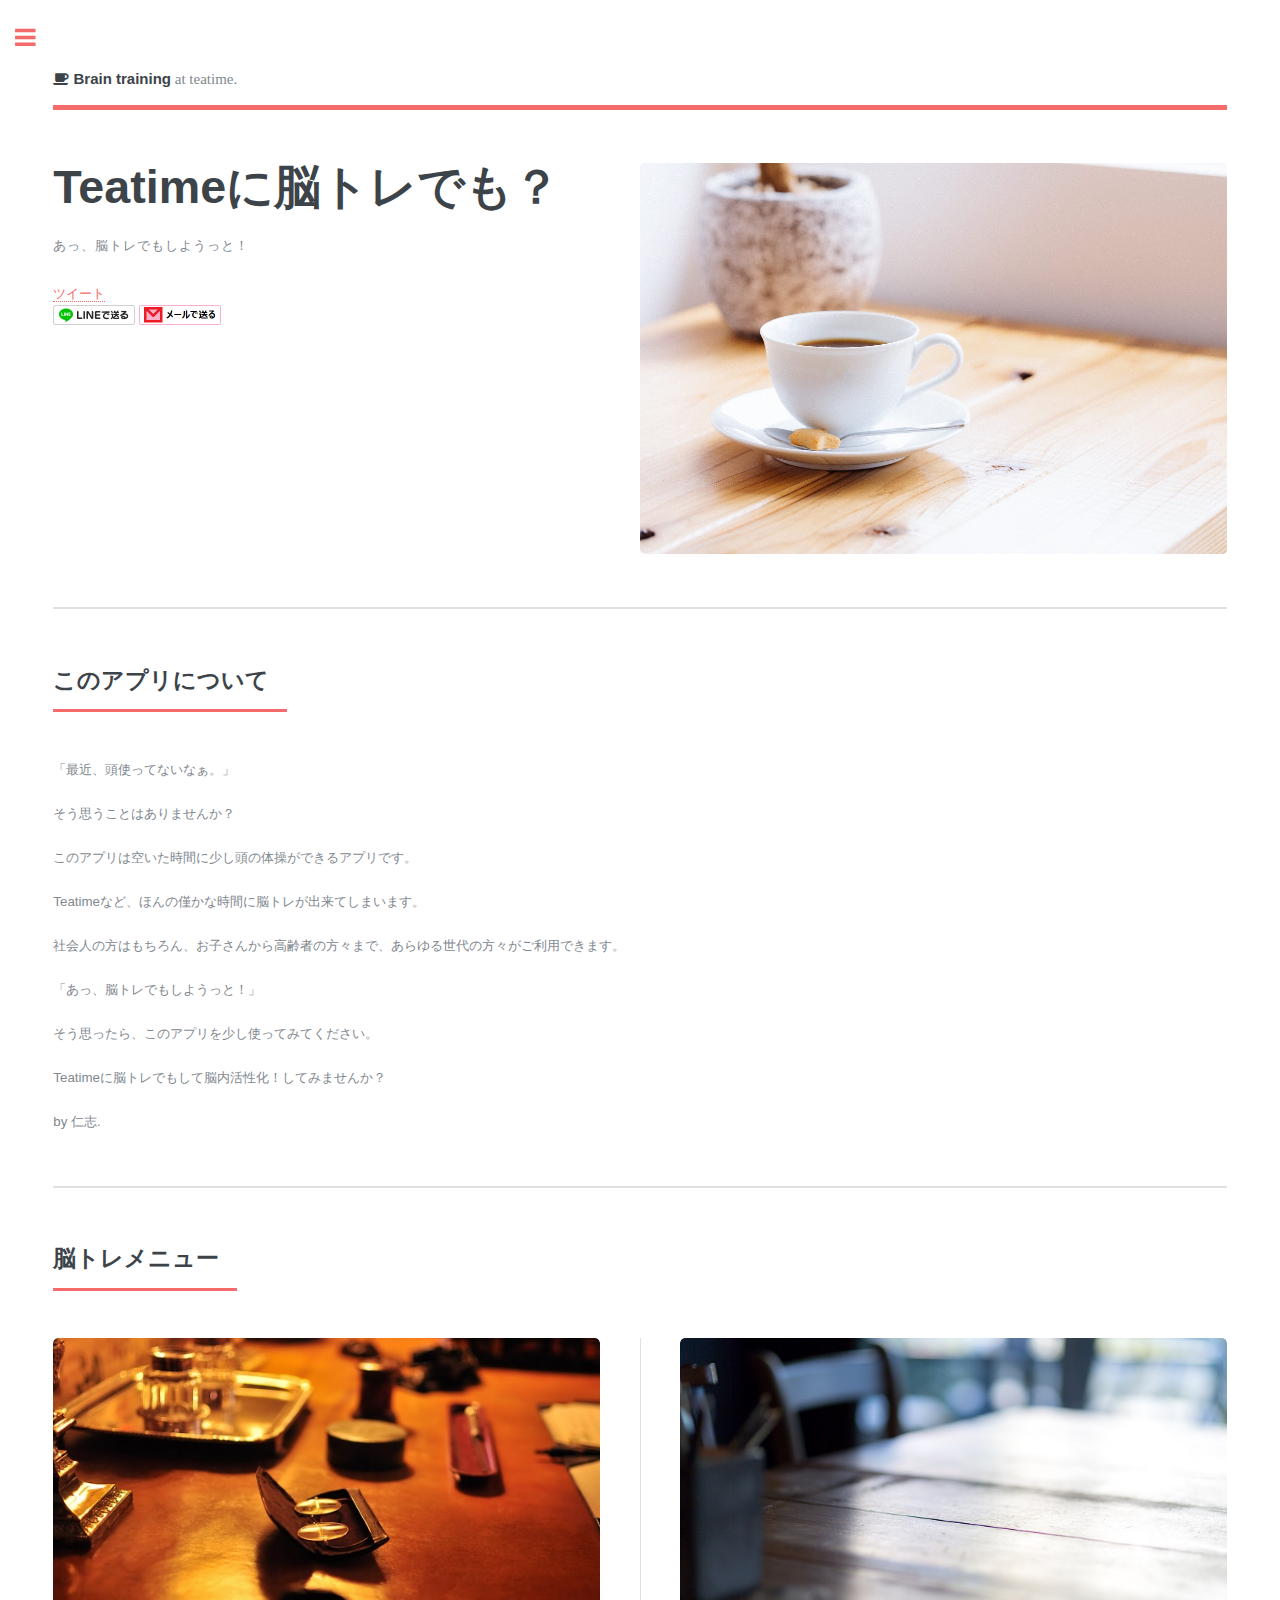
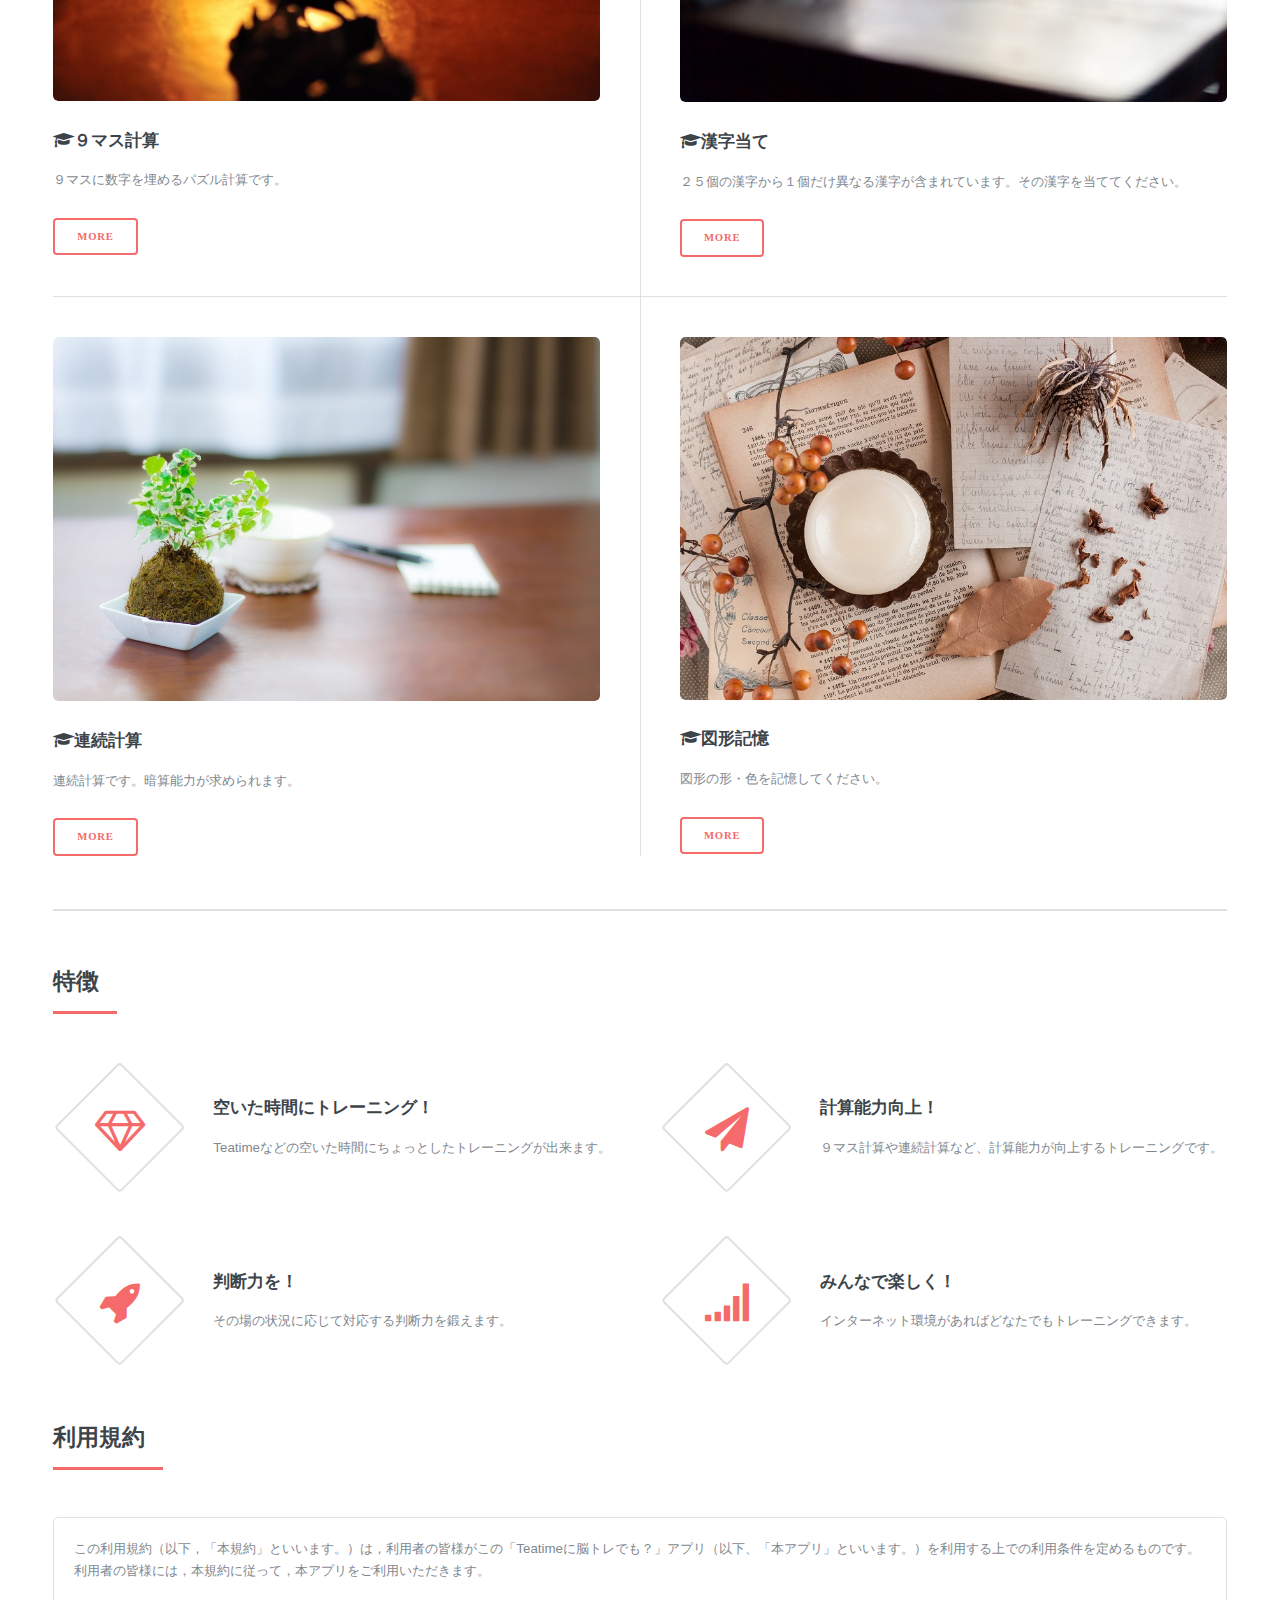
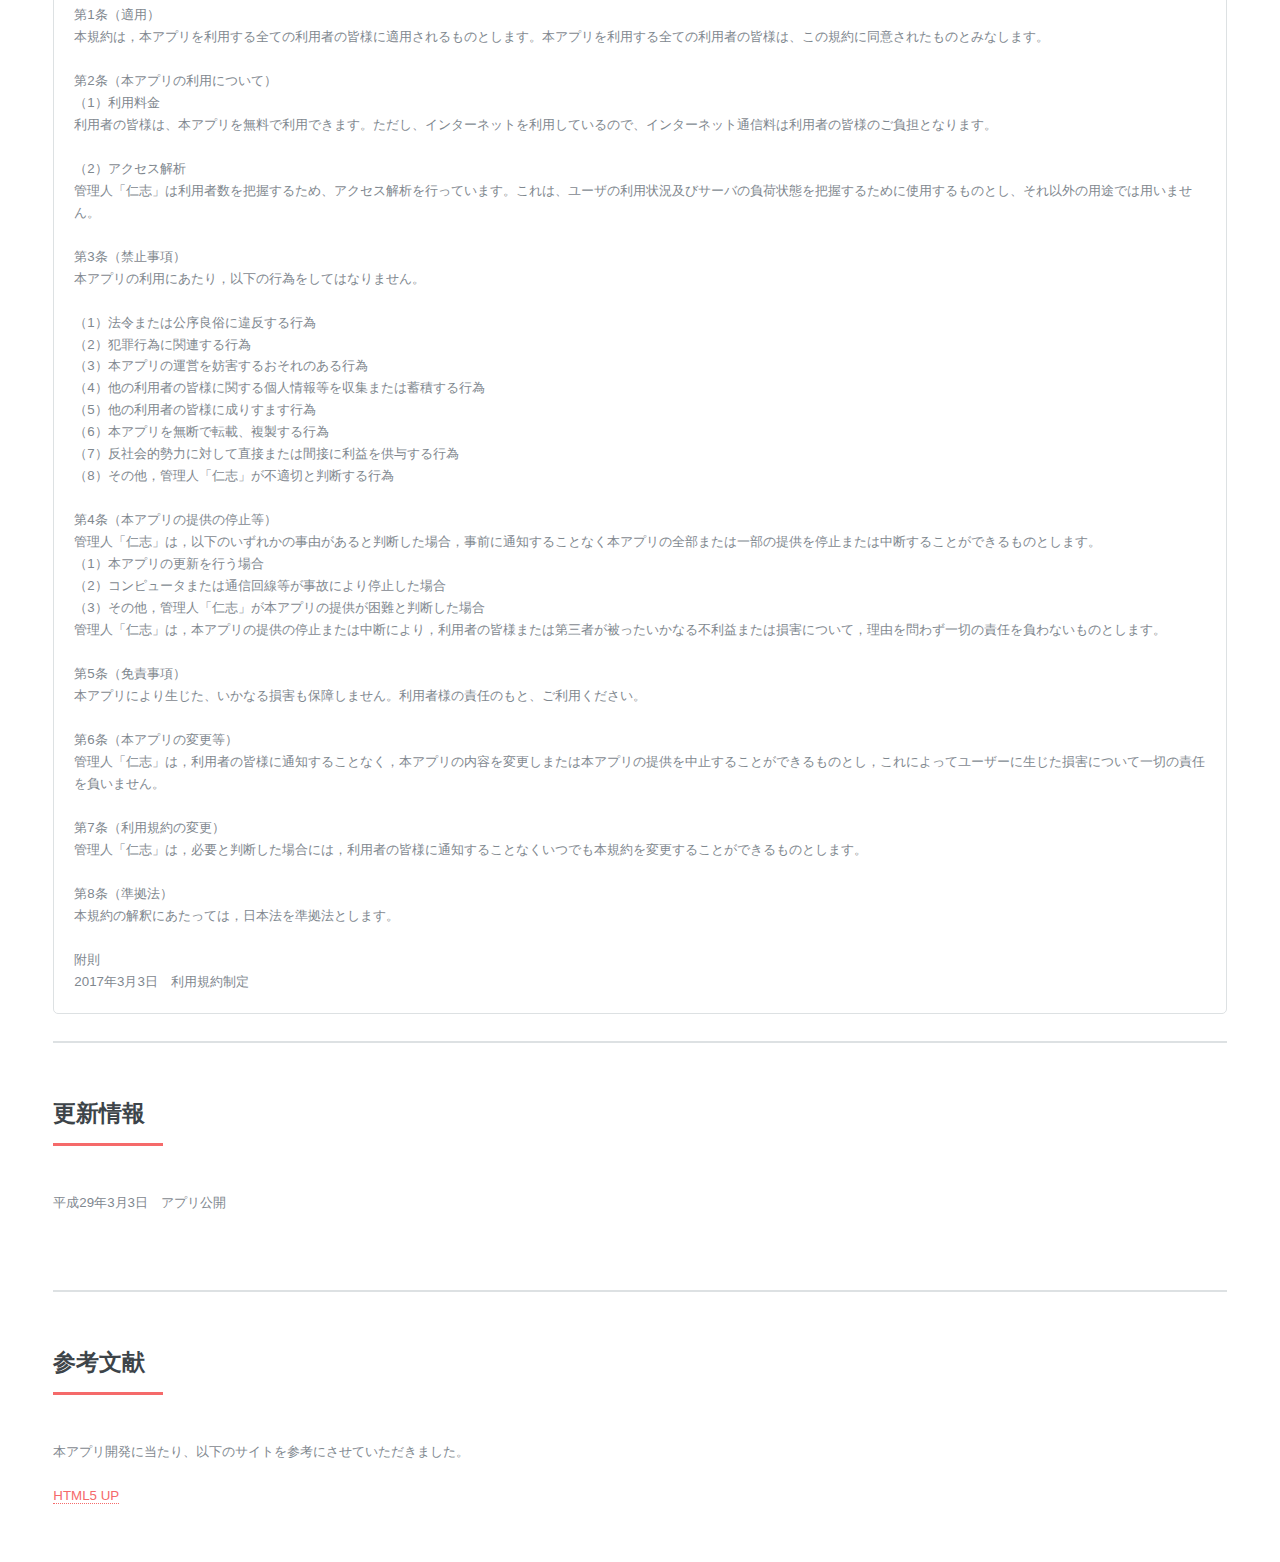
==== commit 8913e988: "shiage" ====
--- a/docs/index.html
+++ b/docs/index.html
@@ -10,7 +10,7 @@
     <meta name="description" content="あっ、脳トレでもしようっと！">
 	<meta property="og:title" content="ティータイムに脳トレでも？" />
 	<meta property="og:type" content="website" />
-	<meta property="og:url" content="https://linkevery2s.github.io/teatime51bt/" />
+	<meta property="og:url" content="https://linkevery2s.github.io/teatime51bt/index.html" />
     <meta property="og:image" content="images/apple-touch-icon.png" />
     <meta name="twitter:card" content="summary">
 	<meta name="twitter:title" content="ティータイムに脳トレでも？" />
@@ -219,7 +219,7 @@
 
 附則<br>
 
-2017年2月??日　利用規約制定
+2017年3月3日　利用規約制定
 														</p>
 													</div>
 
@@ -227,7 +227,7 @@
 									<header class="major" id="update">
 										<h2>更新情報</h2>
 									</header>
-				<p>平成29年2月??日　アプリ公開<br><br>
+				<p>平成29年3月3日　アプリ公開<br><br>
 
 				</p>
 
@@ -238,7 +238,7 @@
 										<h2>参考文献</h2>
 									</header>
 				<p>本アプリ開発に当たり、以下のサイトを参考にさせていただきました。<br><br>
-
+					<a href="https://html5up.net">HTML5 UP</a>
 				</p>
 
 				</section>
@@ -268,12 +268,6 @@
 
 							<!-- Footer -->
 								<footer id="footer">
-									<ul class="icons">
-										<li><a href="https://twitter.com/hitoshi2s" class="icon fa-twitter"><span class="label">Twitter</span></a></li>
-										<li><a href="#" class="icon fa-facebook"><span class="label">Facebook</span></a></li>
-										<li><a href="#" class="icon fa-instagram"><span class="label">Instagram</span></a></li>
-										<li><a href="http://ameblo.jp/hitoshi51l/" class="icon fa-globe"><span class="label">BLOG</span></a></li>
-									</ul>
 									<p class="copyright">&copy; 仁志. All rights reserved. Design: <a href="https://html5up.net">HTML5 UP</a>.</p>
 								</footer>
 
--- a/docs/assets/css/main.css
+++ b/docs/assets/css/main.css
@@ -1,5 +1,4 @@
 @import url(font-awesome.min.css);
-@import url("https://fonts.googleapis.com/css?family=Open+Sans:400,600,400italic,600italic|Roboto+Slab:400,700");
 
 /*
 	Editorial by HTML5 UP
@@ -4081,7 +4080,13 @@
 }
 
 .moji{
-
 	font-size: 2em;
-
+}
+
+#mon{
+	font-size: 3em;
+}
+
+#toi, #kbun{
+	font-size: 2em;
 }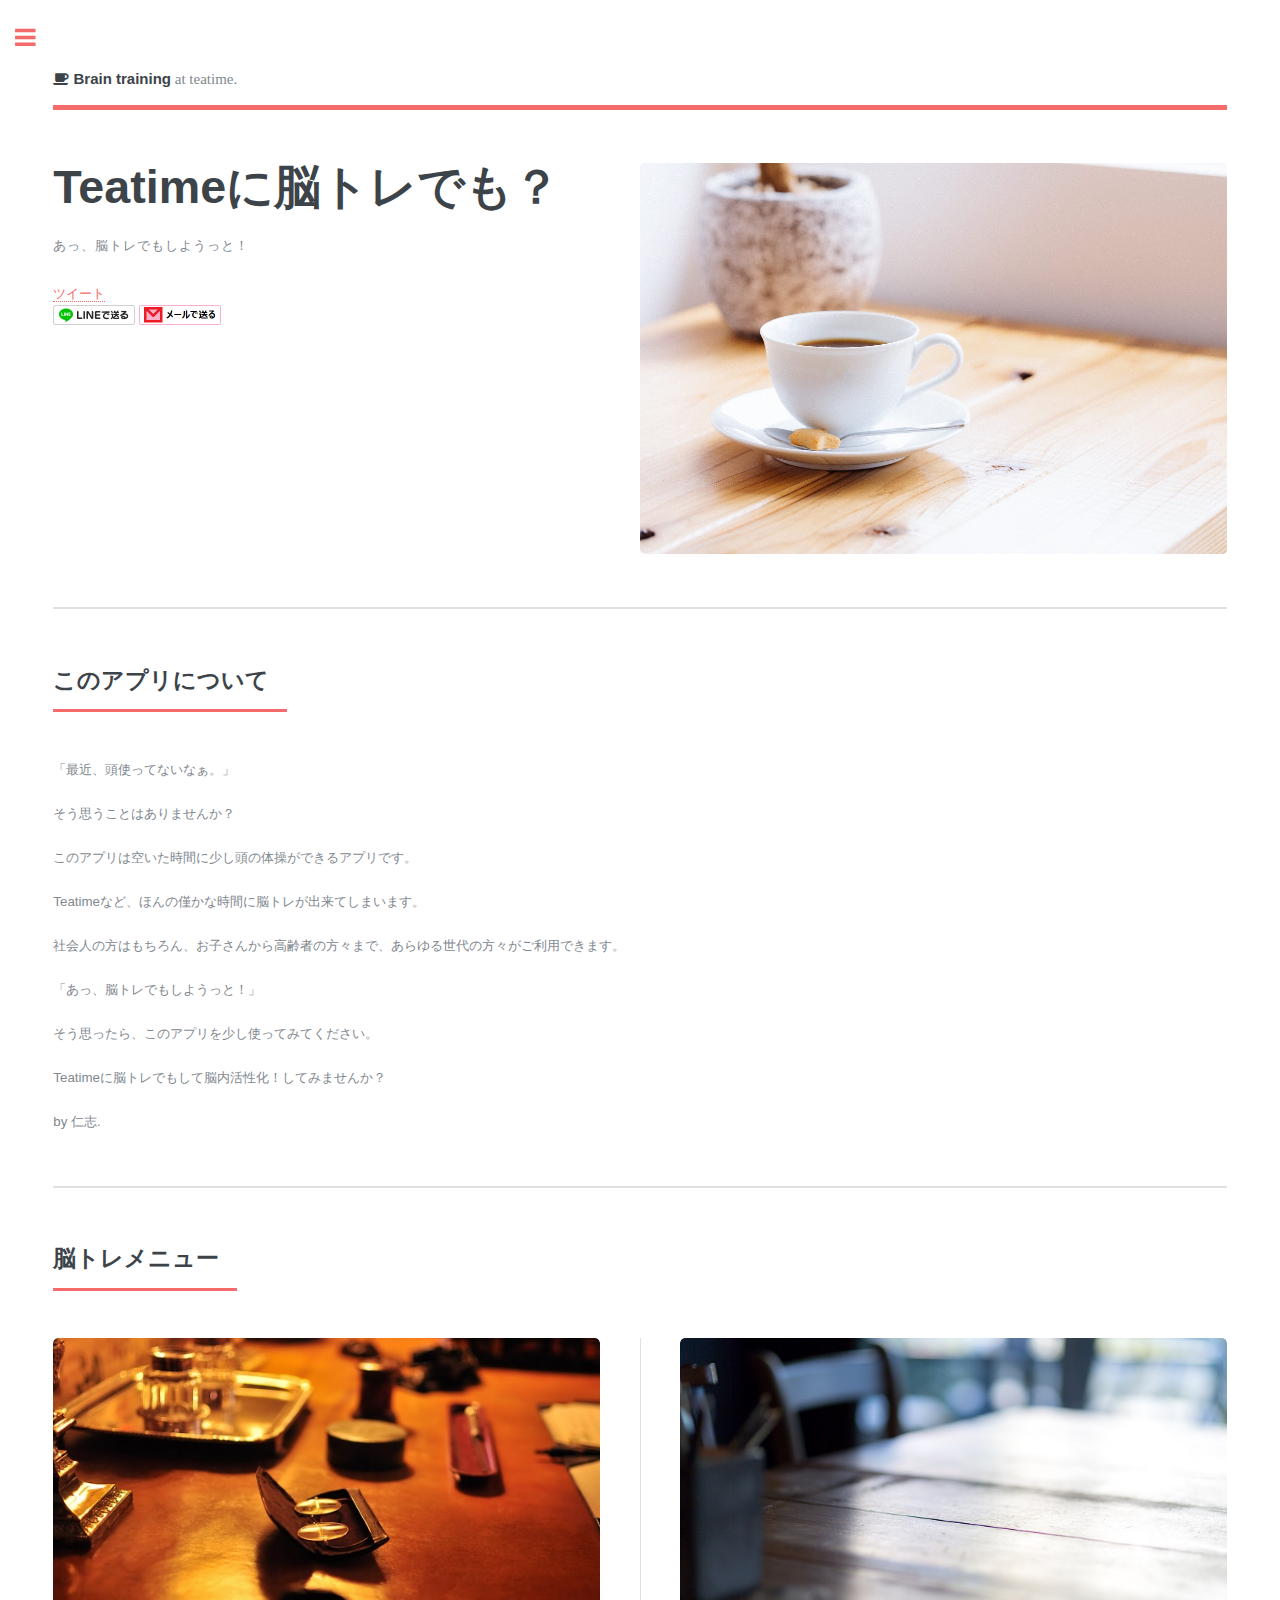
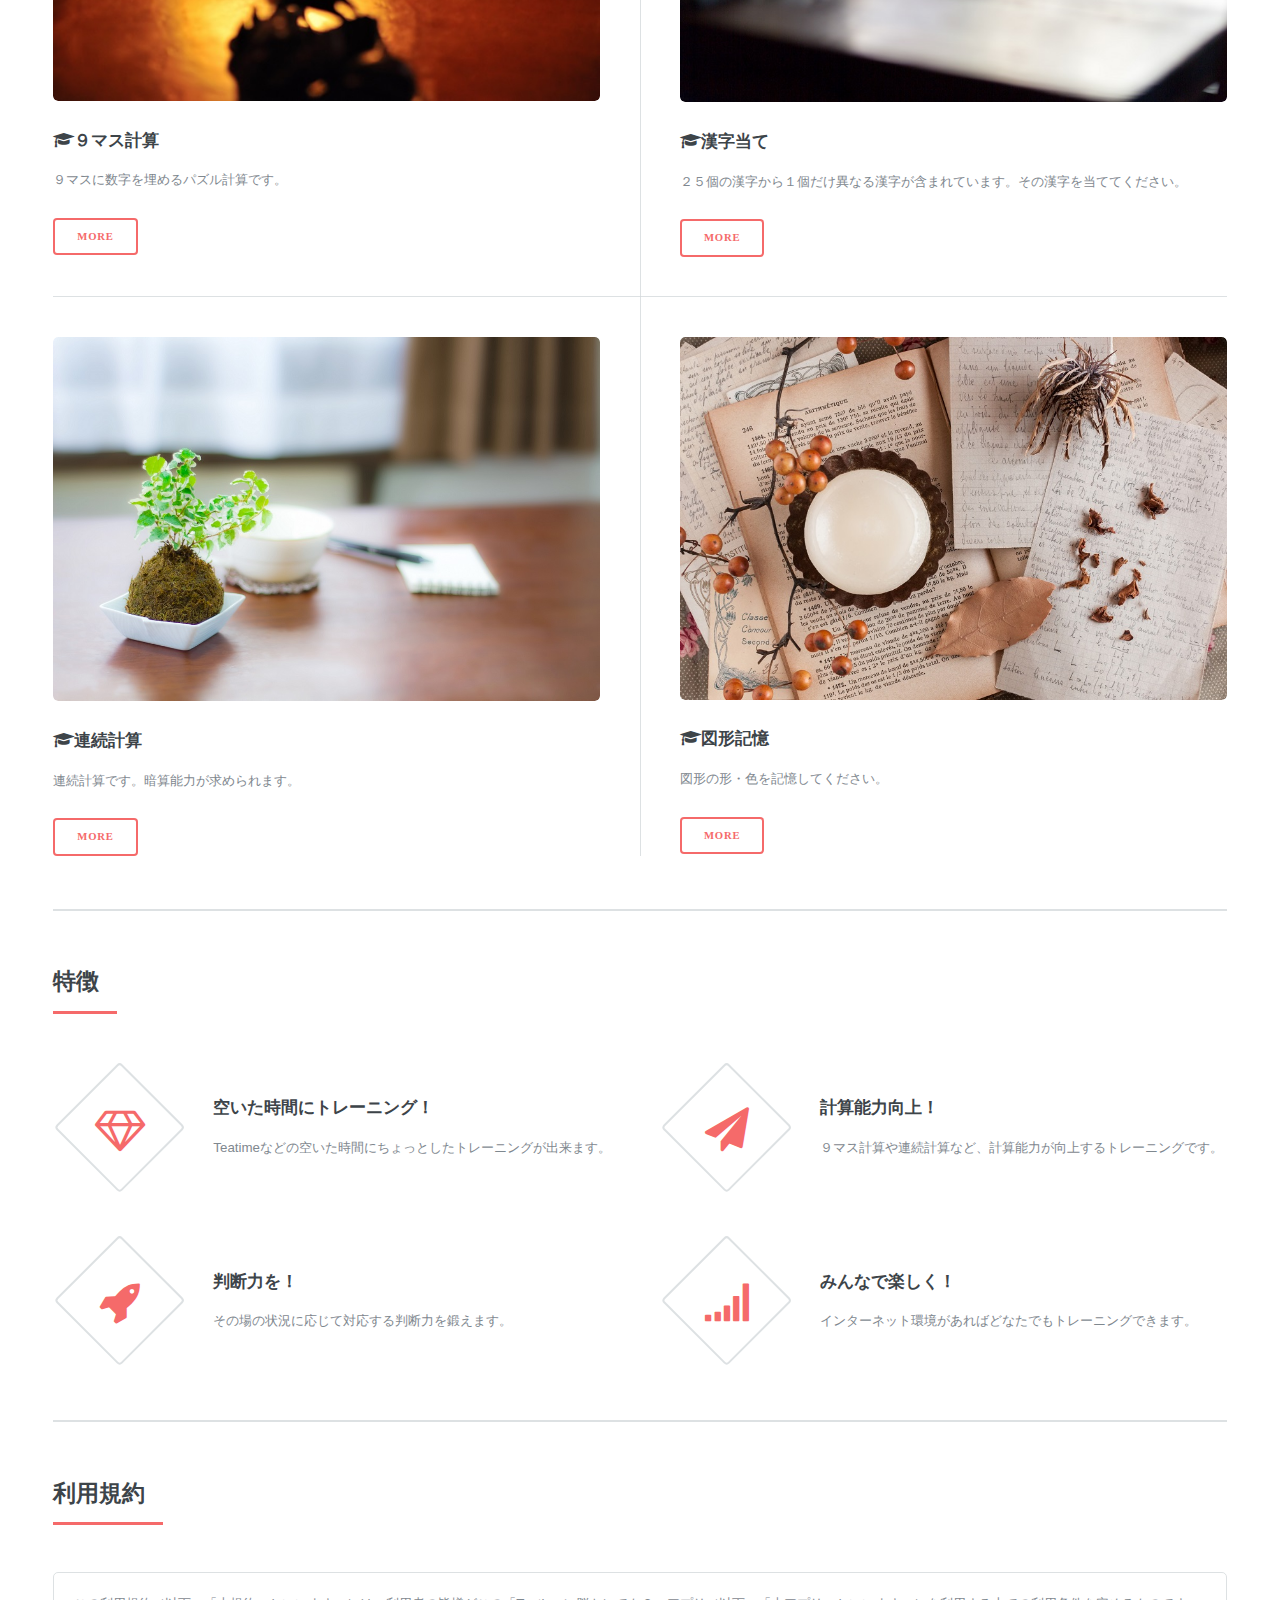
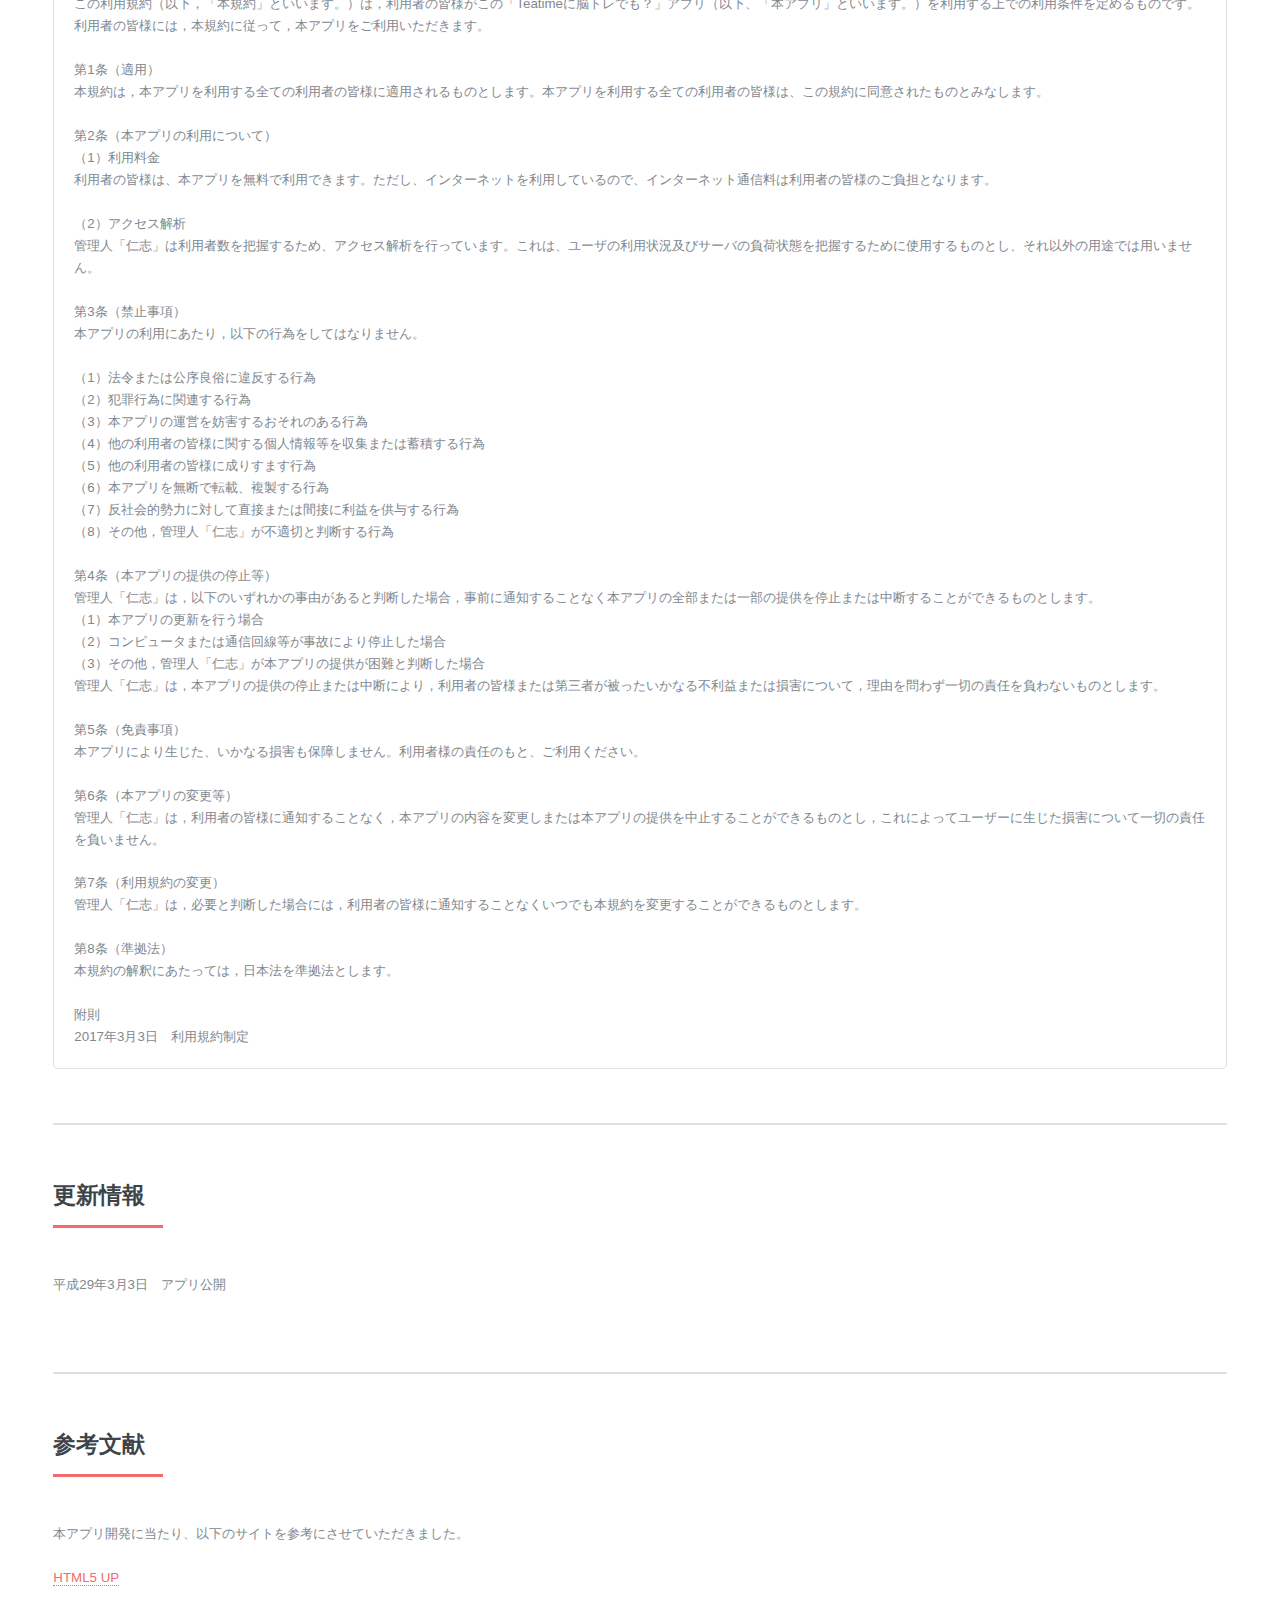
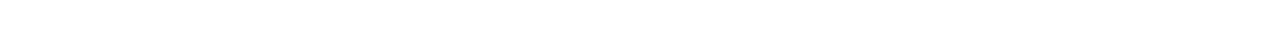
==== commit 1d69d1f8: "shiage2" ====
--- a/docs/index.html
+++ b/docs/index.html
@@ -157,7 +157,7 @@
 										</article>
 									</div>
 								</section>
-
+											<section>
 												<!-- Box -->
 												<header class="major" id="rule">
 													<h2>利用規約</h2>
@@ -222,7 +222,7 @@
 2017年3月3日　利用規約制定
 														</p>
 													</div>
-
+				</section>
 				<section>
 									<header class="major" id="update">
 										<h2>更新情報</h2>
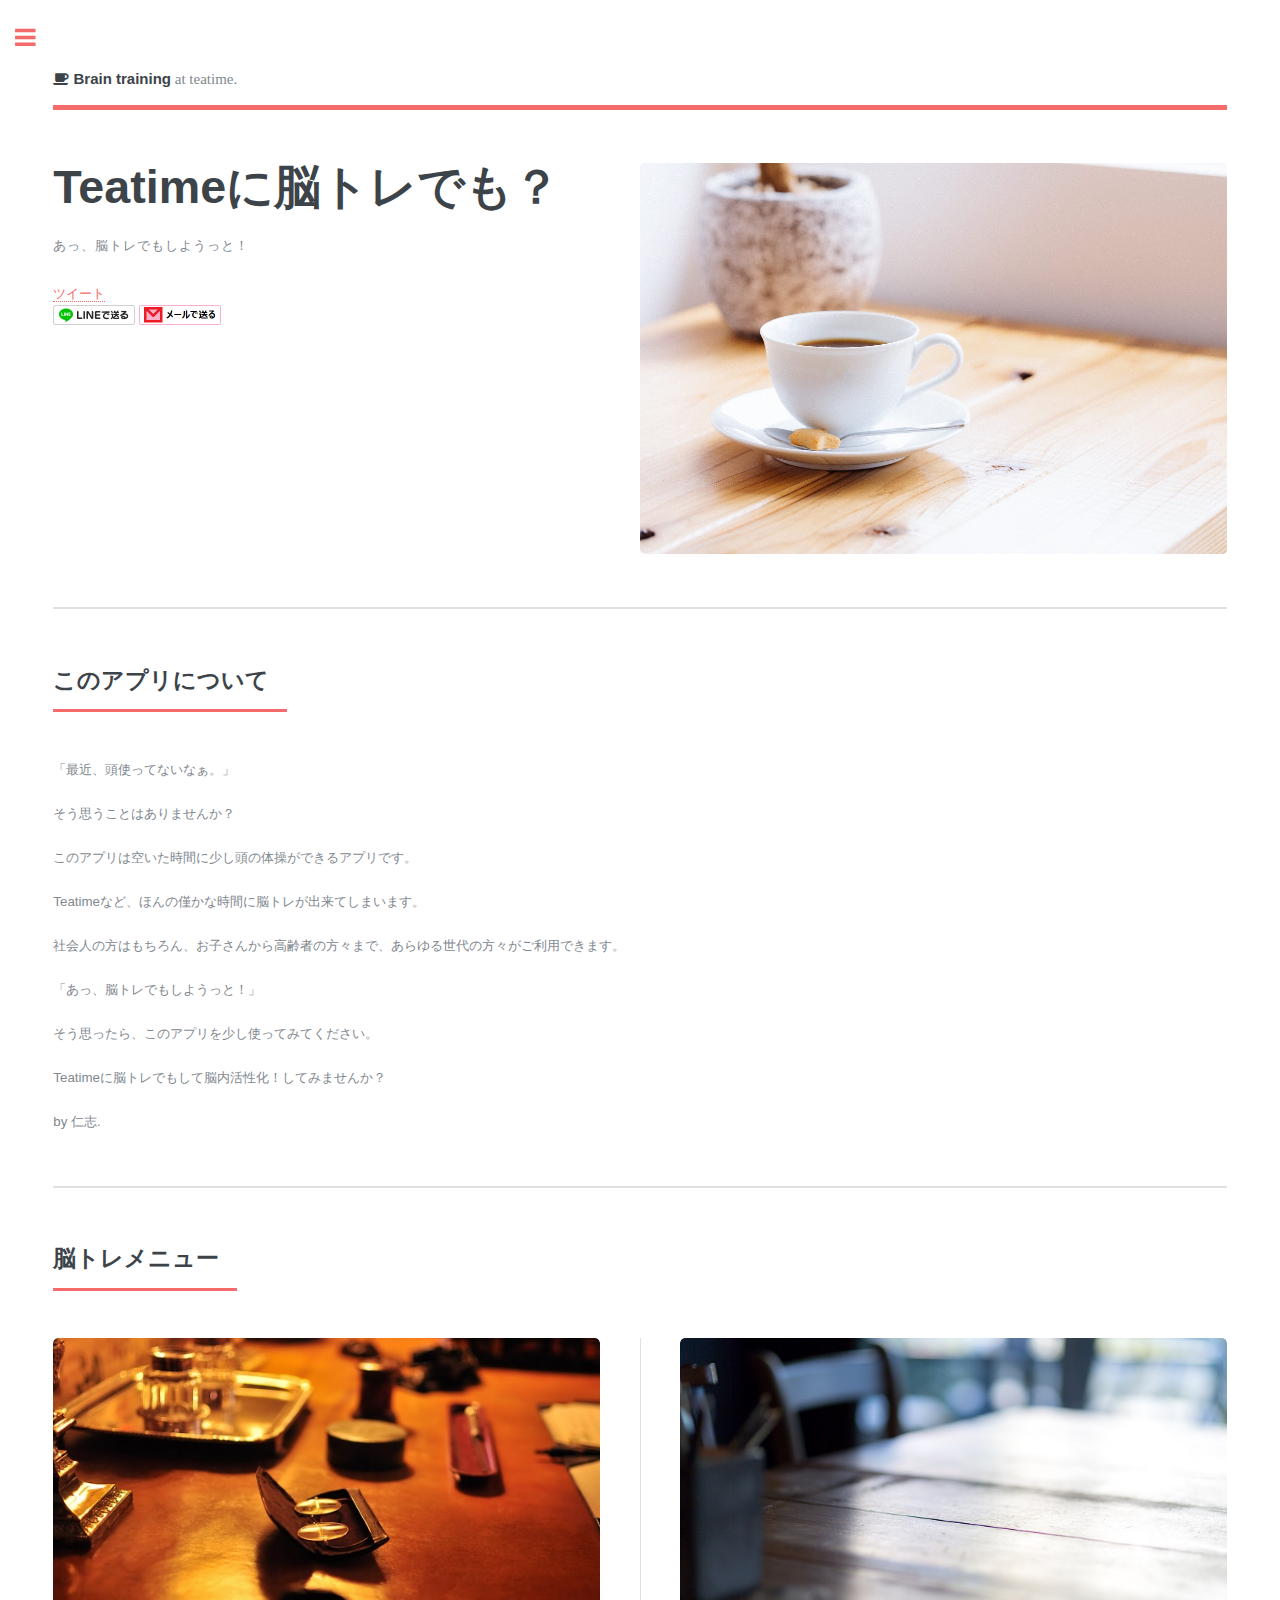
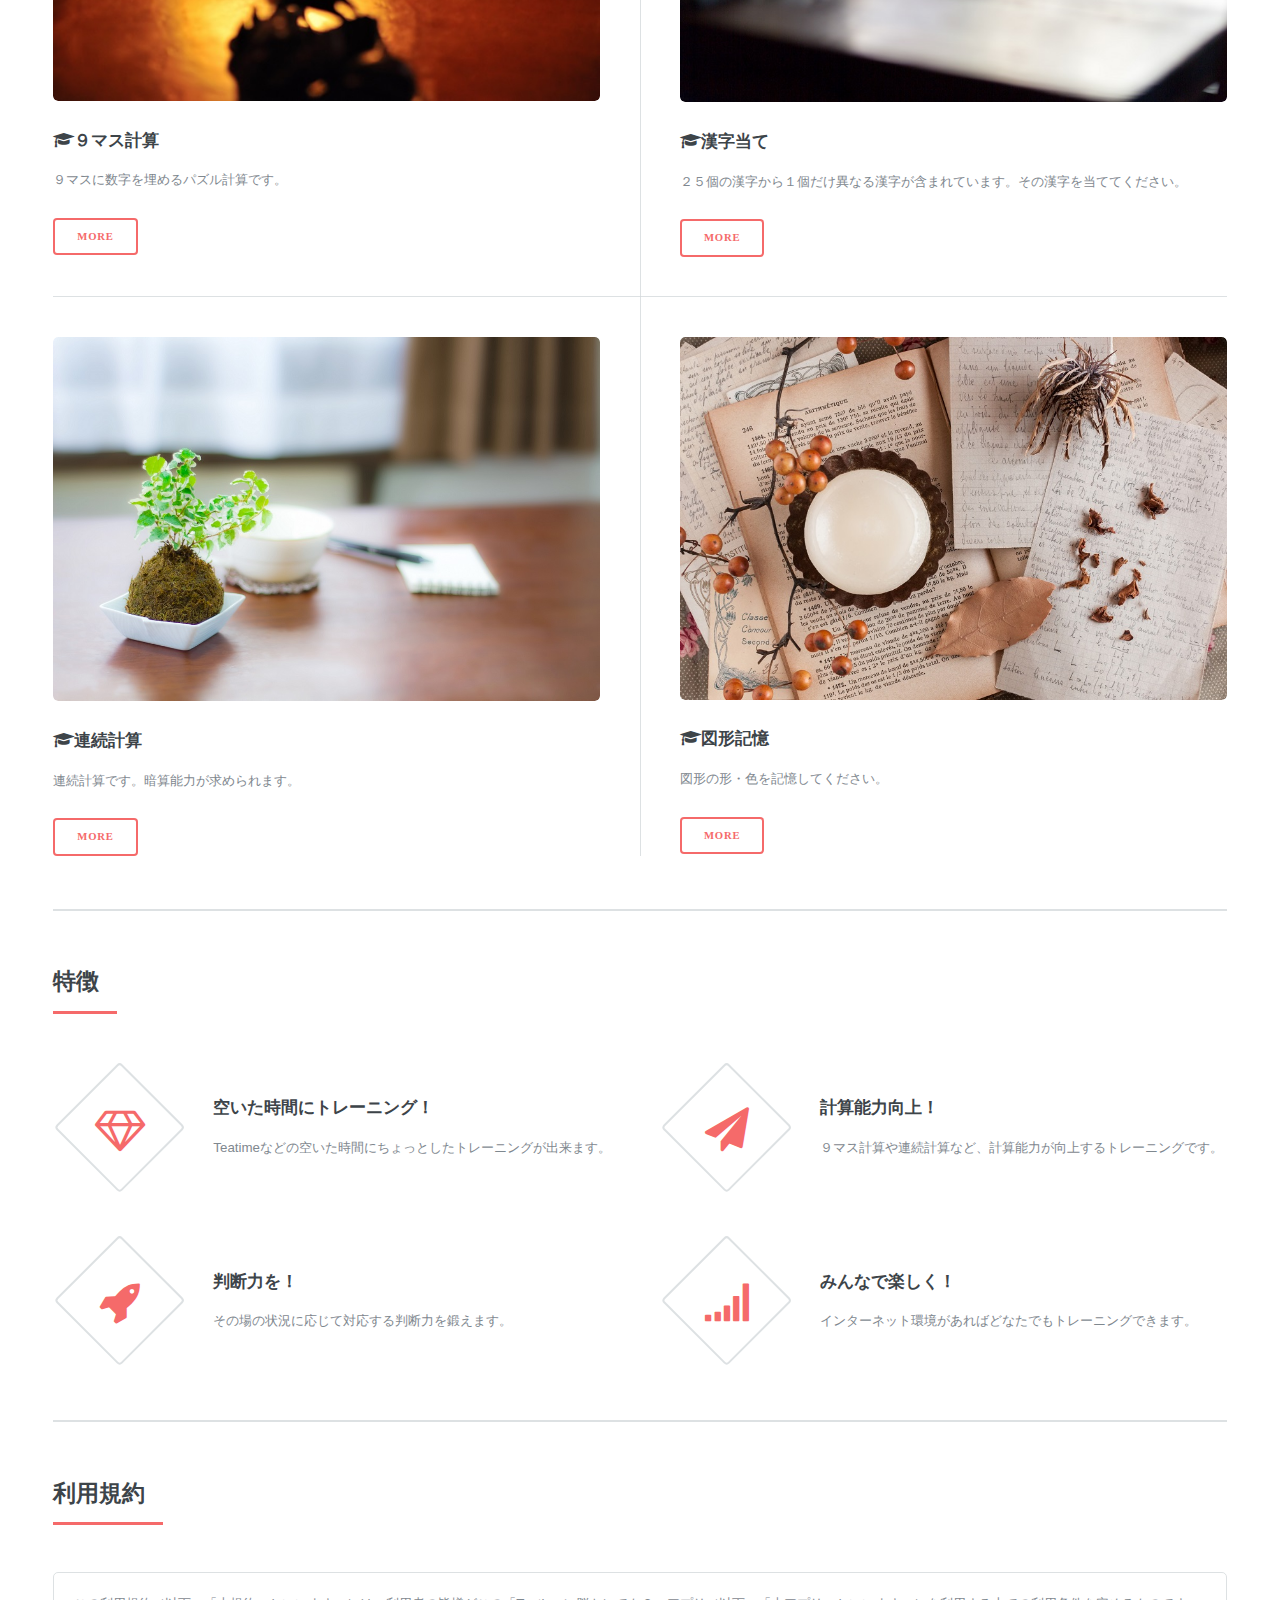
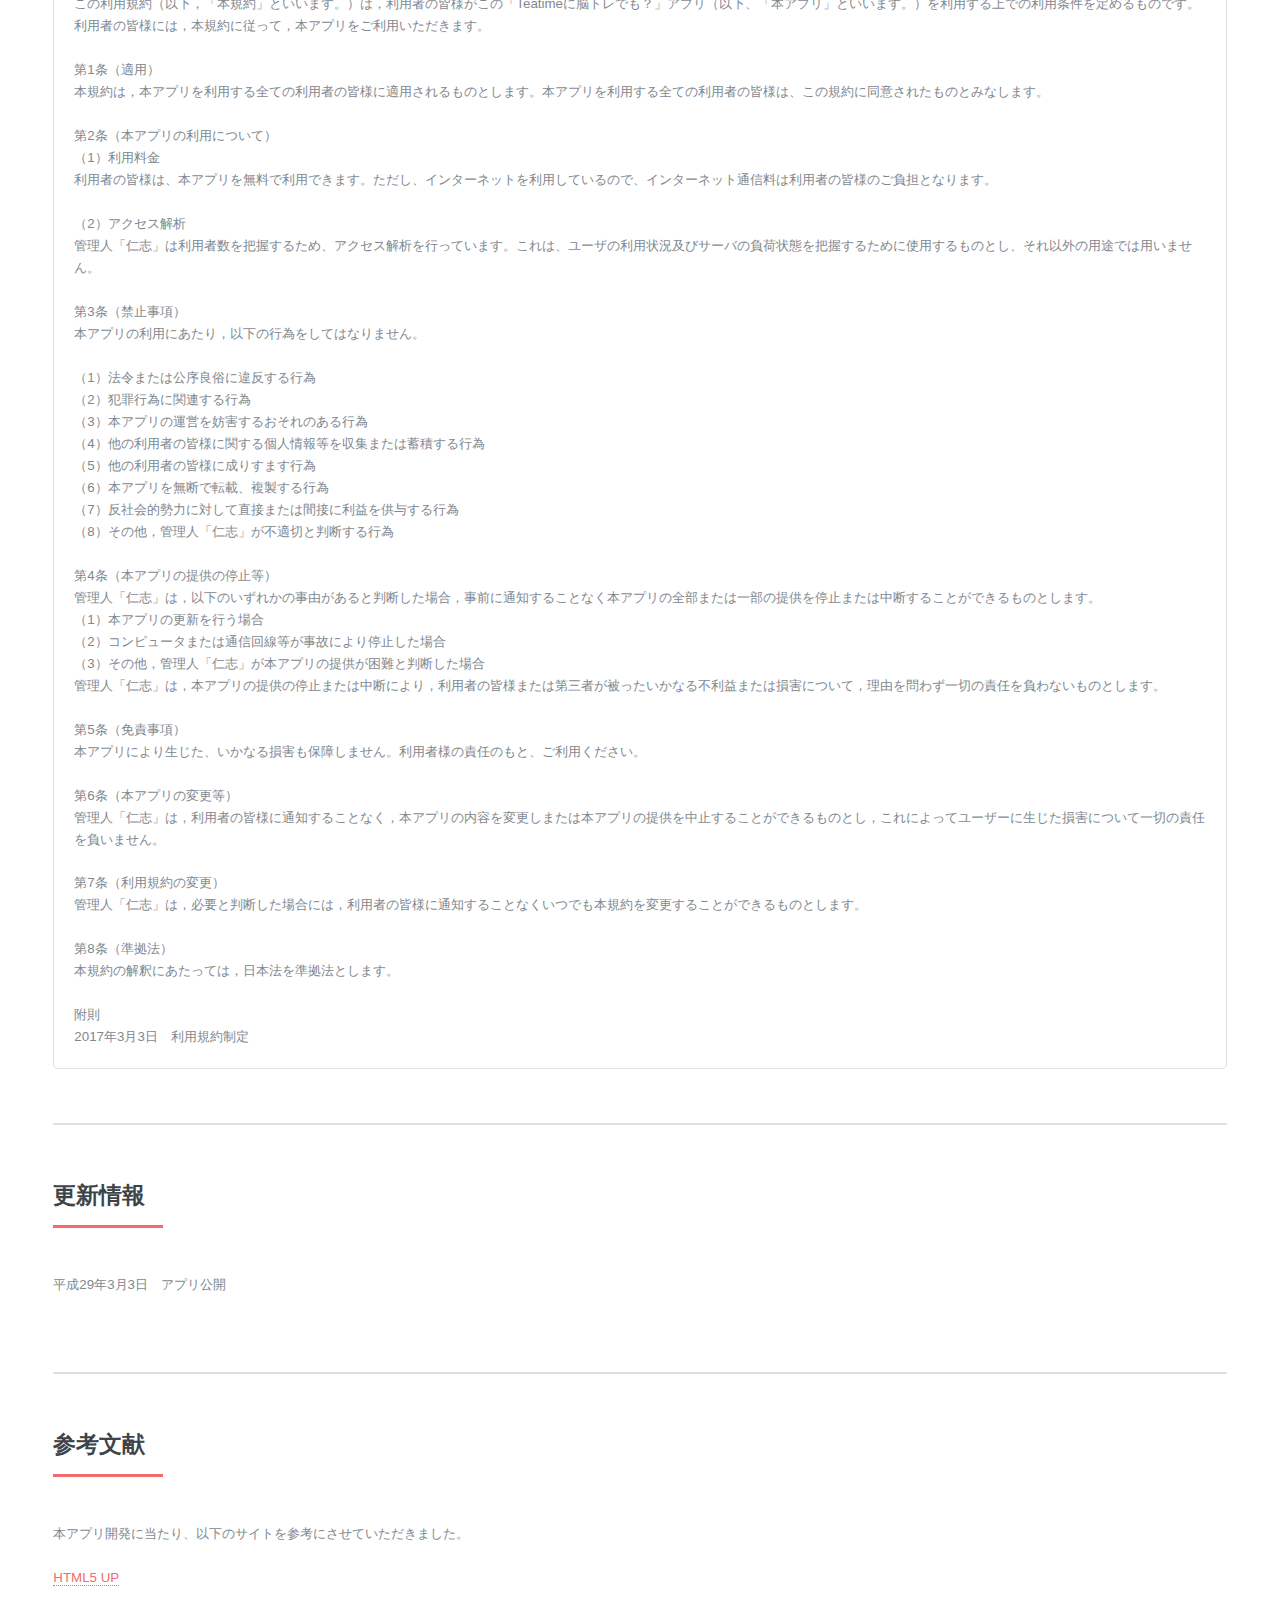
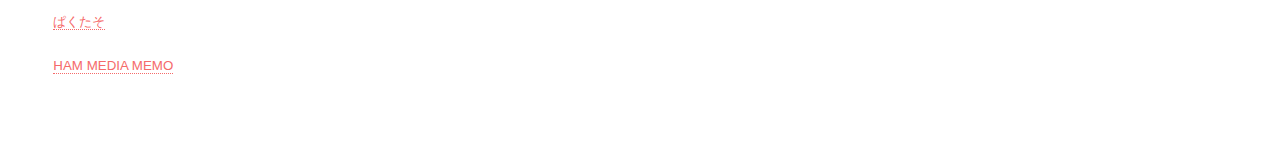
==== commit 519b1385: "last1" ====
--- a/docs/index.html
+++ b/docs/index.html
@@ -238,7 +238,9 @@
 										<h2>参考文献</h2>
 									</header>
 				<p>本アプリ開発に当たり、以下のサイトを参考にさせていただきました。<br><br>
-					<a href="https://html5up.net">HTML5 UP</a>
+					<a href="https://html5up.net">HTML5 UP</a><br><br>
+					<a href="https://www.pakutaso.com/">ぱくたそ</a><br><br>
+					<a href="https://h2ham.net/">HAM MEDIA MEMO</a><br><br>
 				</p>
 
 				</section>
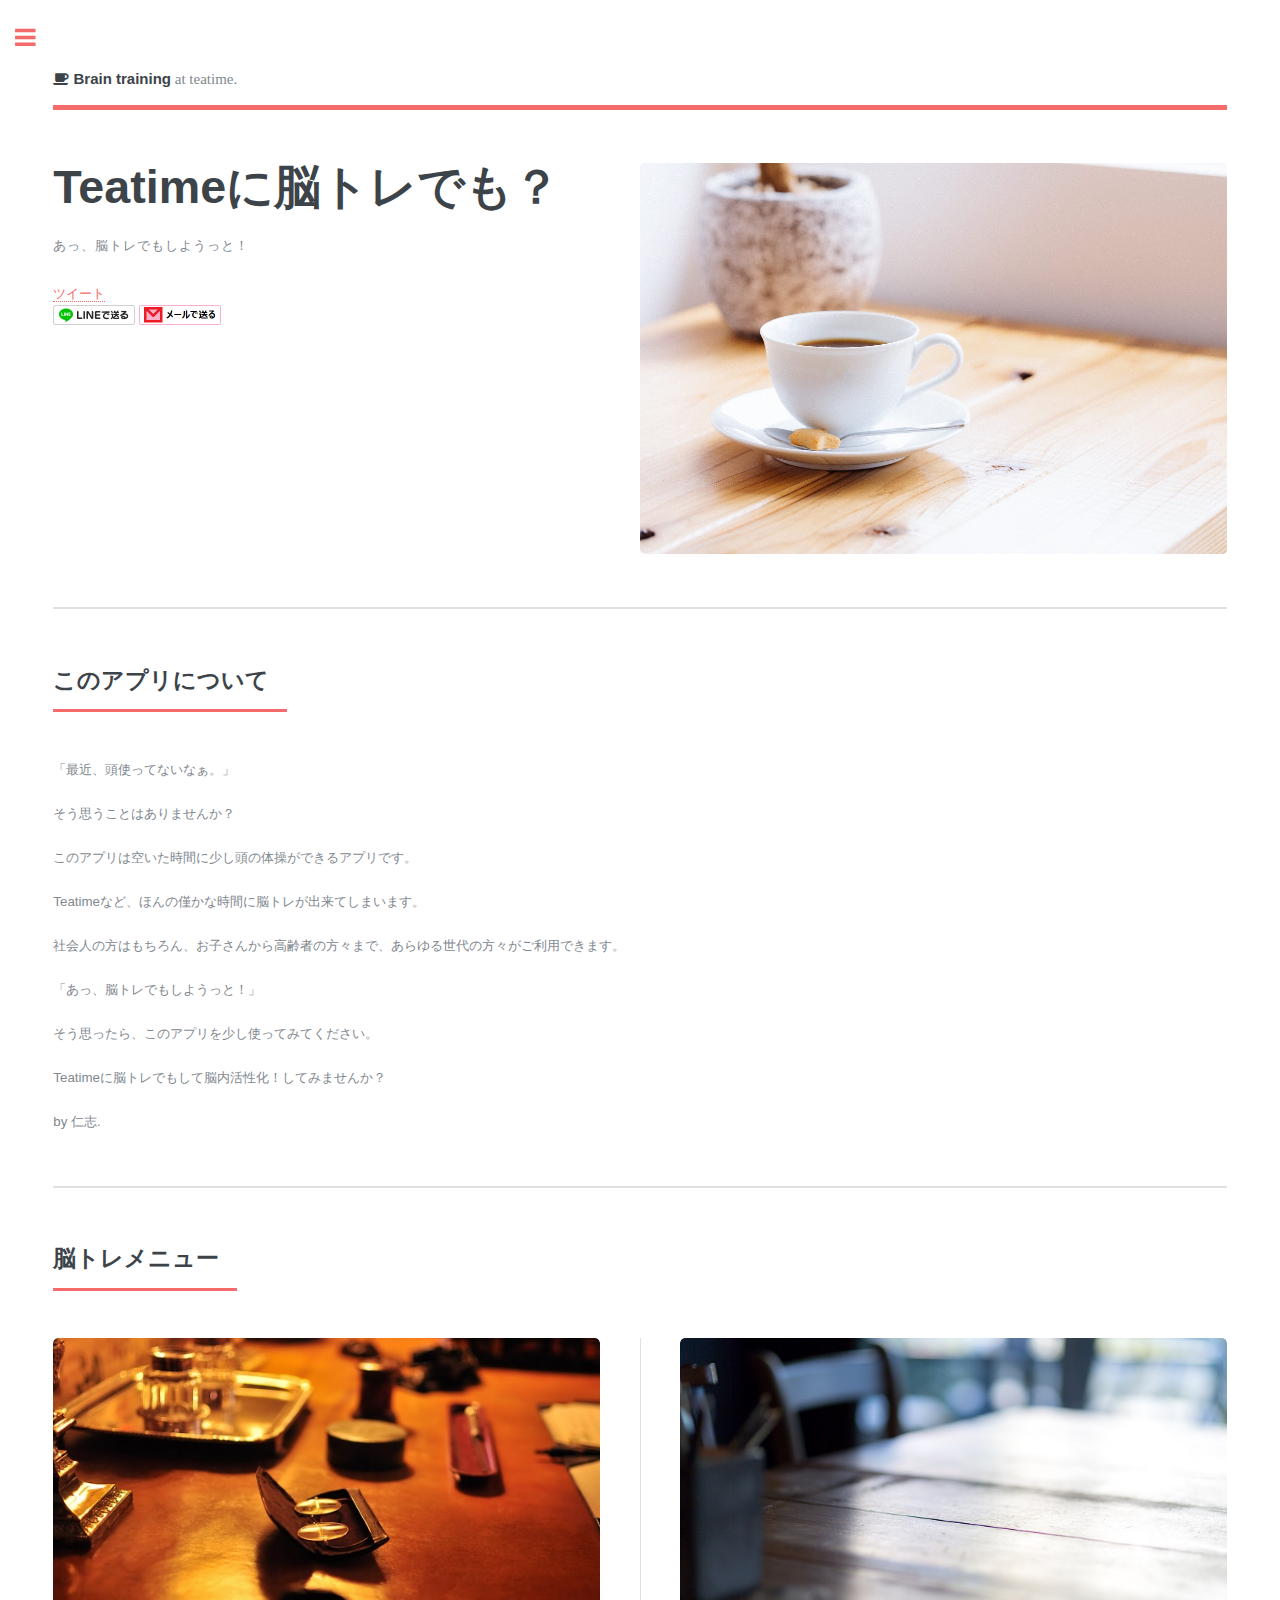
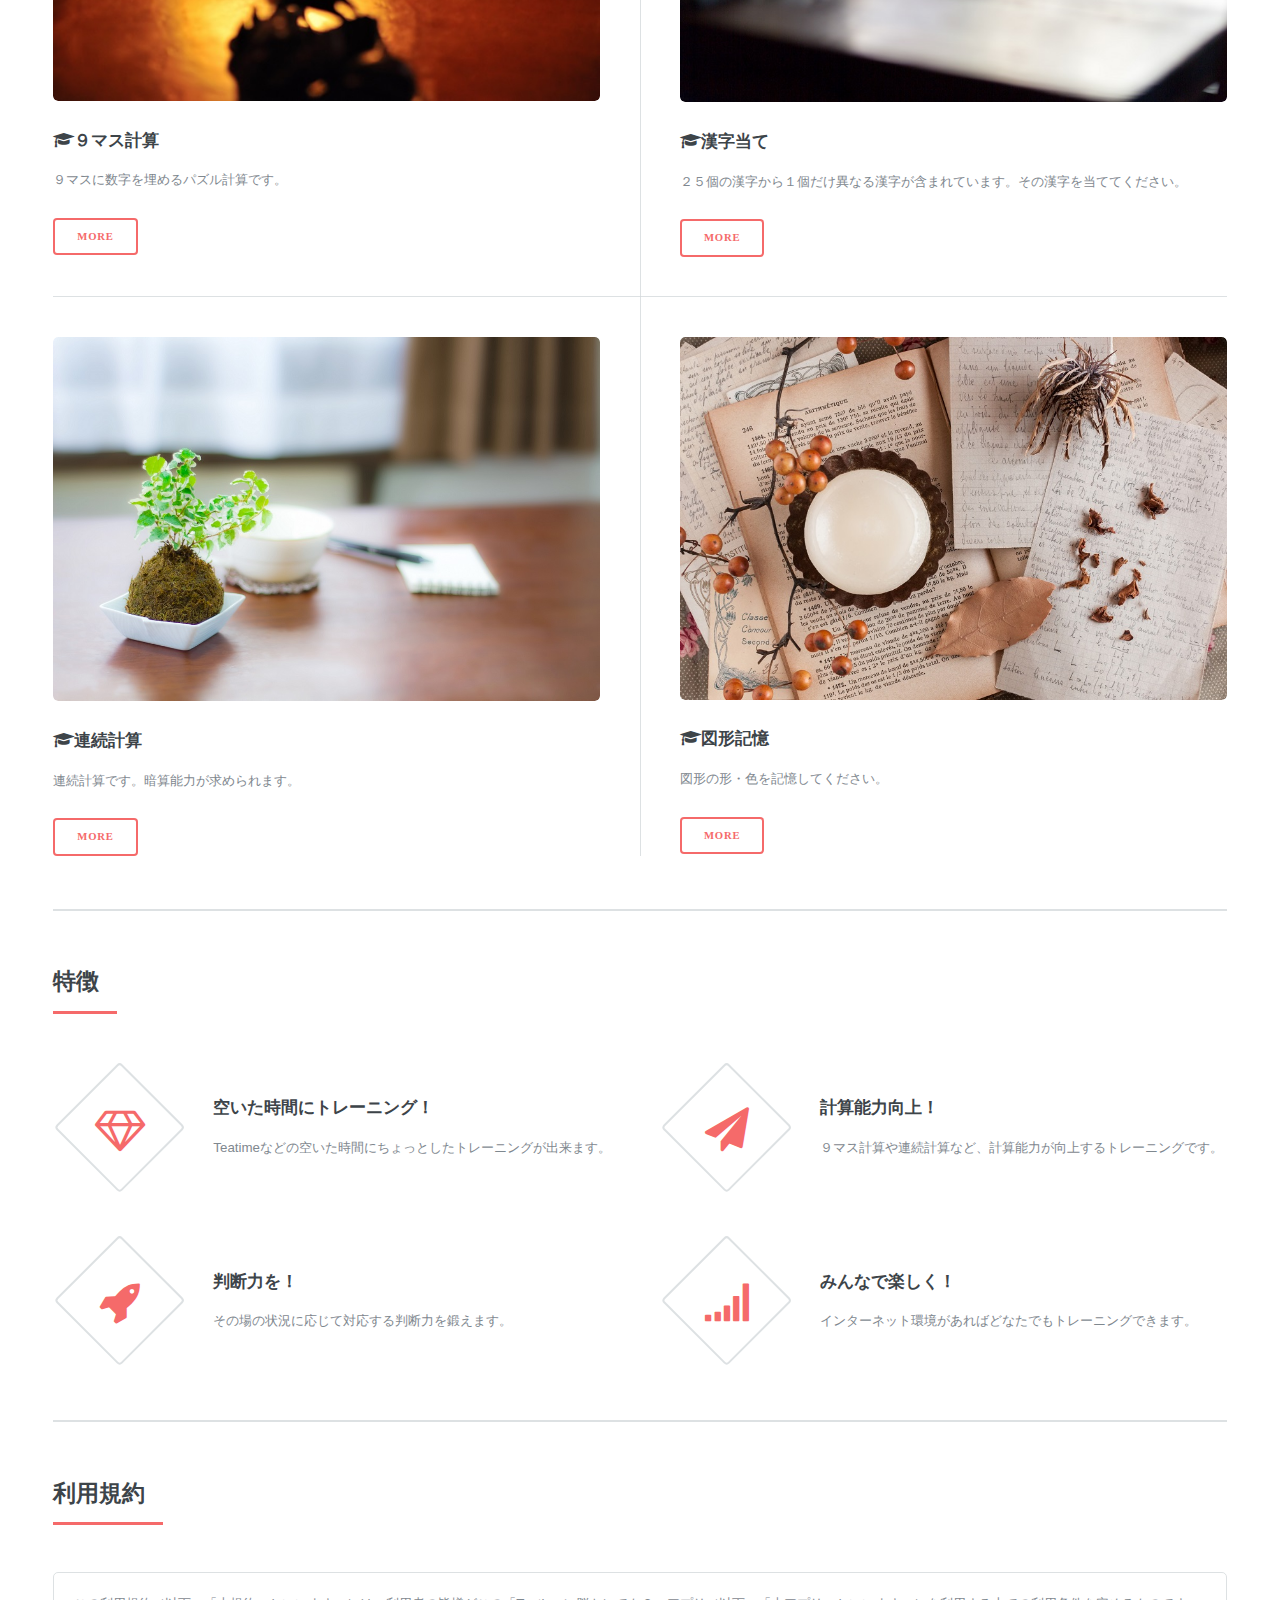
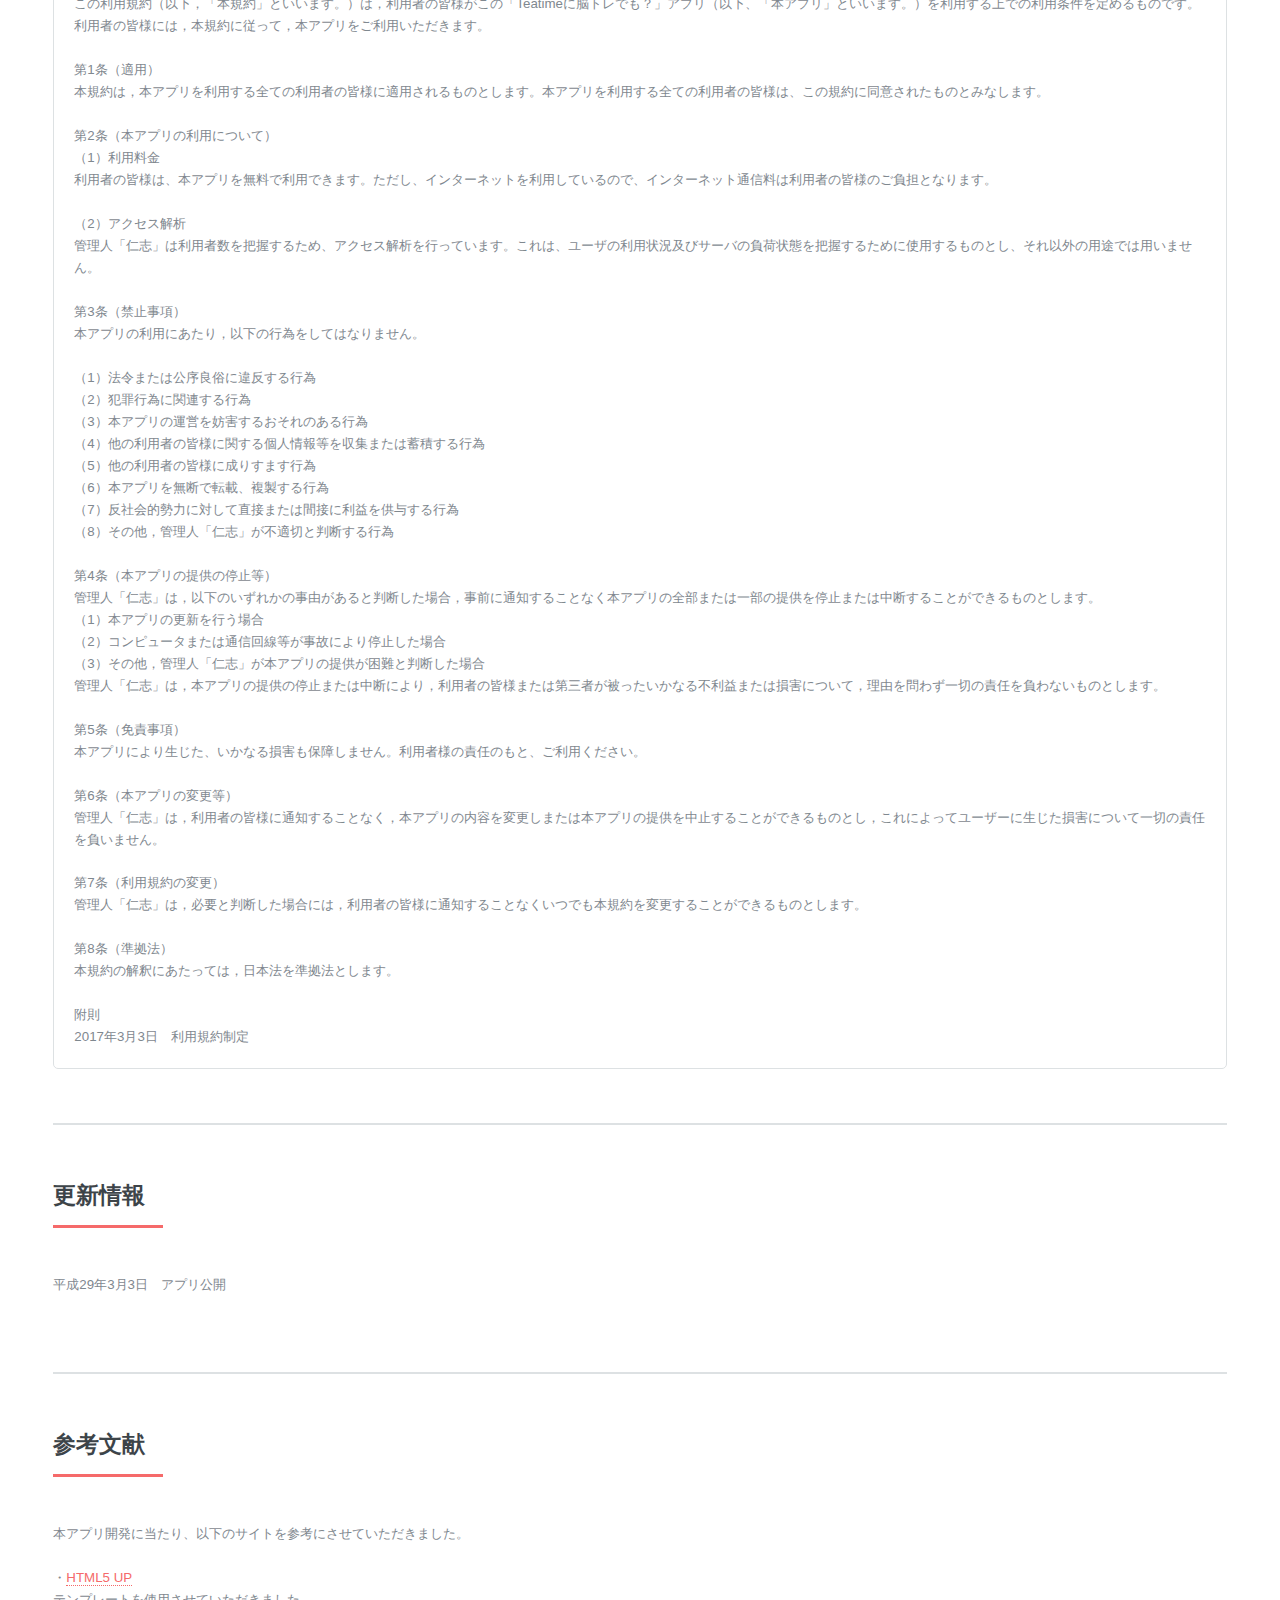
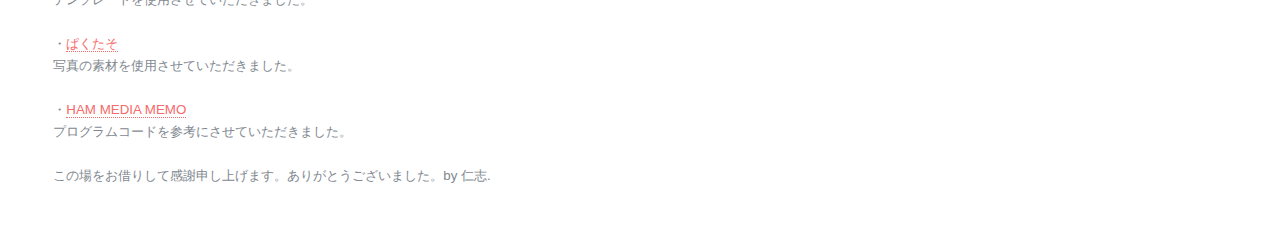
==== commit 15c600cb: "last" ====
--- a/docs/index.html
+++ b/docs/index.html
@@ -238,9 +238,13 @@
 										<h2>参考文献</h2>
 									</header>
 				<p>本アプリ開発に当たり、以下のサイトを参考にさせていただきました。<br><br>
-					<a href="https://html5up.net">HTML5 UP</a><br><br>
-					<a href="https://www.pakutaso.com/">ぱくたそ</a><br><br>
-					<a href="https://h2ham.net/">HAM MEDIA MEMO</a><br><br>
+					・<a href="https://html5up.net">HTML5 UP</a><br>
+					テンプレートを使用させていただきました。<br><br>
+					・<a href="https://www.pakutaso.com/">ぱくたそ</a><br>
+					写真の素材を使用させていただきました。<br><br>
+					・<a href="https://h2ham.net/">HAM MEDIA MEMO</a><br>
+					プログラムコードを参考にさせていただきました。<br><br>
+					この場をお借りして感謝申し上げます。ありがとうございました。by 仁志.
 				</p>
 
 				</section>
